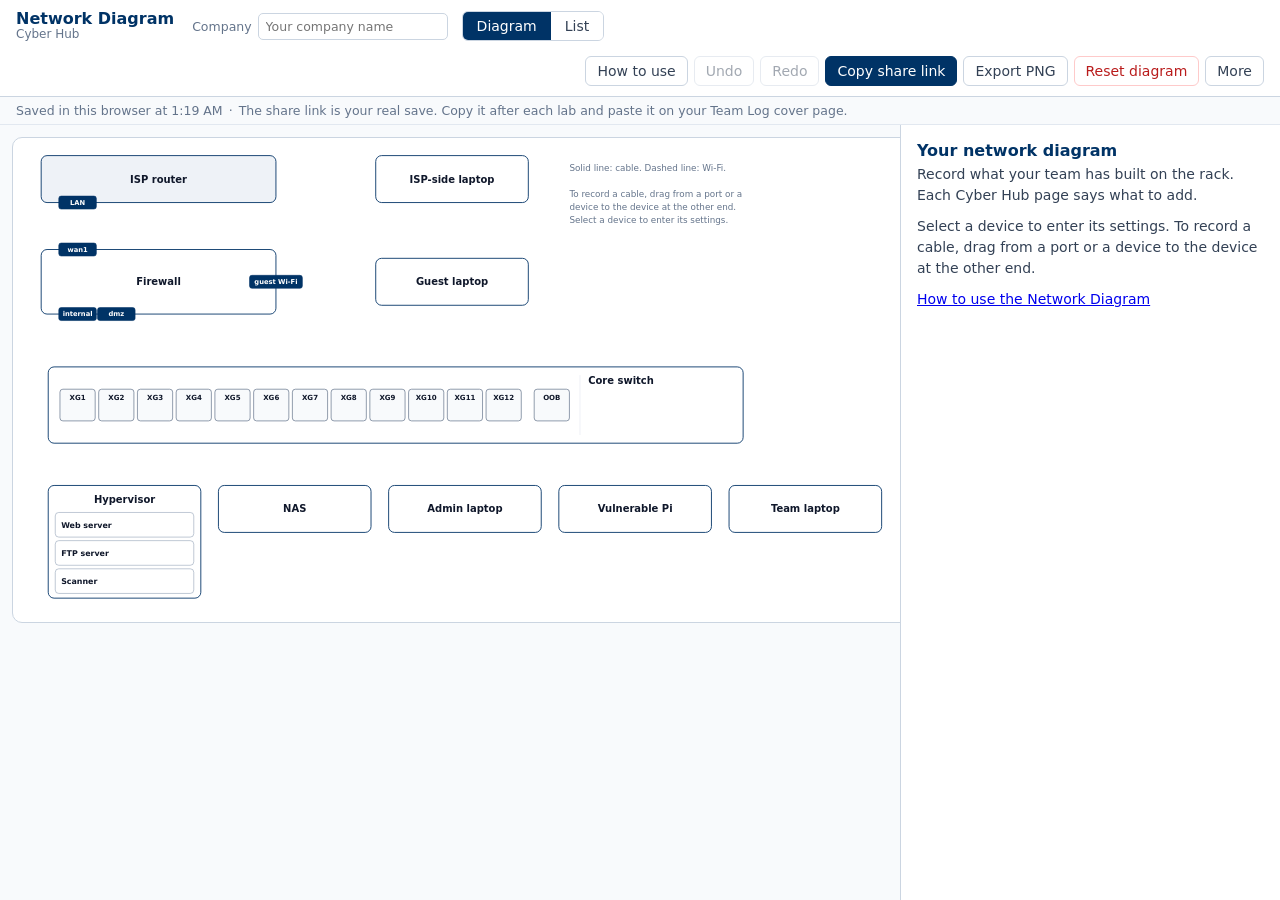
==== index.html @ fd4796d4 "Fixed device set, one cable per port, cables routed around boxes with plugs, small-screen layout - E" ====
<!doctype html><html lang="en"><head><meta charset="utf-8"><meta name="viewport" content="width=device-width, initial-scale=1">
<title>Network Diagram</title><style>:root{--navy:#003366;--ink:#0f172a;--body:#334155;--muted:#64748b;--border:#cbd5e1;--hair:#e2e8f0;--page:#f8fafc;--card:#fff;--amber:#b45309;--sel:#2563eb;--err:#b91c1c}
[hidden]{display:none!important}
*{box-sizing:border-box}
html,body{margin:0;height:100%}
body{font-family:system-ui,-apple-system,"Segoe UI",Roboto,Arial,sans-serif;color:var(--body);background:var(--page);display:flex;flex-direction:column;font-size:14px}
button{font:inherit;color:var(--body);background:#fff;border:1px solid var(--border);border-radius:6px;padding:6px 11px;cursor:pointer}
button:hover{background:#f1f5f9}
button:focus-visible,input:focus-visible,select:focus-visible,.dev:focus-visible{outline:2px solid var(--sel);outline-offset:2px}
button.primary{background:var(--navy);border-color:var(--navy);color:#fff;position:relative}
button.primary:hover{background:#00264d}
button.danger{color:var(--err);border-color:#fecaca}
button.small{padding:3px 8px;font-size:12.5px}
button:disabled{opacity:.45;cursor:default}
input,select{font:inherit;color:var(--ink);border:1px solid var(--border);border-radius:5px;padding:5px 7px;background:#fff;min-width:0;width:100%}
input[type=checkbox]{width:auto;accent-color:var(--navy)}
.bar{display:flex;align-items:center;gap:14px;padding:10px 16px;background:#fff;border-bottom:1px solid var(--border);flex-wrap:wrap}
.brand{display:flex;flex-direction:column;line-height:1.15;margin-right:4px}
.brand b{color:var(--navy);font-size:16px}
.brand small{color:var(--muted);font-size:12px}
.company{display:flex;align-items:center;gap:6px;color:var(--muted);font-size:12.5px}
.company input{width:190px}
.seg{display:flex;border:1px solid var(--border);border-radius:6px;overflow:hidden}
.seg button{border:0;border-radius:0;padding:6px 14px}
.seg button[aria-selected=true]{background:var(--navy);color:#fff}
.acts{display:flex;gap:6px;margin-left:auto;align-items:center;flex-wrap:wrap}
.dot{position:absolute;top:-4px;right:-4px;width:10px;height:10px;border-radius:50%;background:#f59e0b;border:2px solid #fff}
.menu{position:relative}
.menu-list{position:absolute;right:0;top:calc(100% + 4px);background:#fff;border:1px solid var(--border);border-radius:8px;box-shadow:0 8px 24px rgba(15,23,42,.12);padding:5px;z-index:30;min-width:200px;display:flex;flex-direction:column}
.menu-list button{border:0;text-align:left;border-radius:5px}
.savebar{padding:6px 16px;font-size:12.5px;color:var(--muted);background:var(--page);border-bottom:1px solid var(--hair)}
.savebar .sep{margin:0 6px}
.savebar #saved.warn{color:var(--err)}
.main{flex:1;display:flex;min-height:0}
.stage{flex:1;min-width:0;overflow:auto;padding:12px}
#svg{width:100%;min-width:900px;height:auto;display:block;background:#fff;border:1px solid var(--border);border-radius:10px;user-select:none;-webkit-user-select:none;touch-action:pan-x pan-y}
#svg .dev,#svg .port,#svg .vm{touch-action:none}
.scrollhint{display:none;margin:0 0 6px;font-size:12.5px;color:var(--muted)}
.list{flex:1;min-width:0;overflow:auto;padding:16px 20px}
.panel{width:380px;flex:none;border-left:1px solid var(--border);background:#fff;overflow:auto;padding:16px}
.panel h2,.list h2{font-size:16px;color:var(--navy);margin:0 0 4px}
.panel .kind{font-size:12px;color:var(--muted);margin:0 0 12px}
.panel p,.list p{margin:0 0 10px;line-height:1.5}
.sec{margin:16px 0 6px;font-size:12px;font-weight:700;letter-spacing:.05em;text-transform:uppercase;color:var(--muted)}
.f{display:block;margin:0 0 9px}
.f>span{display:block;font-size:12.5px;color:var(--muted);margin-bottom:3px}
.f .hint{display:block;font-size:12px;color:var(--err);margin-top:2px}
.row2{display:grid;grid-template-columns:1fr 1fr;gap:8px}
.check{display:flex;align-items:center;gap:6px;margin:4px 12px 4px 0;font-size:13px}
.checks{display:flex;flex-wrap:wrap}
table.t{width:100%;border-collapse:collapse;font-size:13px;margin:4px 0 6px}
table.t th{text-align:left;font-weight:600;color:var(--muted);font-size:12px;padding:3px 4px;border-bottom:1px solid var(--hair)}
table.t td{padding:3px 4px;vertical-align:top}
table.t td.n{font-weight:600;color:var(--ink);white-space:nowrap;padding-top:9px}
table.t input,table.t select{padding:4px 5px}
.rowx{width:28px;padding:3px 0;color:var(--muted)}
.card-b{border:1px solid var(--hair);border-radius:8px;padding:10px 12px;margin:0 0 10px}
.card-b h3{margin:0 0 8px;font-size:14px;color:var(--ink);display:flex;justify-content:space-between;align-items:center;gap:8px}
.add{display:flex;flex-wrap:wrap;gap:6px;margin:8px 0}
.foot{margin-top:18px;padding-top:12px;border-top:1px solid var(--hair);display:flex;gap:6px;flex-wrap:wrap}
.muted{color:var(--muted)}
.list .grid{display:grid;grid-template-columns:repeat(auto-fill,minmax(380px,1fr));gap:14px;align-items:start}
.list .card-b.wide{grid-column:1/-1}
.list .card-b{background:#fff}
.toast{position:fixed;left:50%;bottom:22px;transform:translateX(-50%);background:var(--ink);color:#fff;padding:10px 16px;border-radius:8px;font-size:13.5px;z-index:50;max-width:90vw}
.modal{position:fixed;inset:0;background:rgba(15,23,42,.35);display:flex;align-items:center;justify-content:center;z-index:60;padding:16px}
.modal .card{background:#fff;border-radius:12px;padding:20px 22px;max-width:520px;width:100%;box-shadow:0 20px 50px rgba(15,23,42,.25)}
.modal h2{margin:0 0 10px;font-size:17px;color:var(--navy)}
.modal p{margin:0 0 10px;line-height:1.5}
.modal textarea{width:100%;height:110px;font:12px ui-monospace,Consolas,monospace}
.m-acts{display:flex;gap:8px;justify-content:flex-end;margin-top:14px;flex-wrap:wrap}
/* drawing: these rules are also copied into PNG exports */
.d-box{fill:#fff;stroke:var(--navy);stroke-width:1.5}
.d-box.fixed{fill:#eef2f7}
.d-name{font:600 17px system-ui,-apple-system,"Segoe UI",Roboto,Arial,sans-serif;fill:#0f172a}
.d-val{font:14px ui-monospace,Consolas,Menlo,monospace;fill:#b45309}
.d-vm{fill:#fff;stroke:#94a3b8;stroke-width:1}
.d-vmname{font:600 13.5px system-ui,-apple-system,"Segoe UI",Roboto,Arial,sans-serif;fill:#0f172a}
.d-case{stroke:#ffffff;stroke-width:8;fill:none;stroke-linecap:round;stroke-linejoin:round}
.d-link{stroke:#1e3a8a;stroke-width:3.5;fill:none;stroke-linecap:round;stroke-linejoin:round}
.d-link.wifi{stroke-width:2.25;stroke-dasharray:7 6}
.d-plug{fill:#1e3a8a;stroke:#ffffff;stroke-width:1.5}
.port.on .d-port{fill:#dbeafe;stroke:#1e3a8a;stroke-width:1.6}
.d-vmhost{font:12px ui-monospace,Consolas,Menlo,monospace;fill:#64748b}
.d-port{fill:#f8fafc;stroke:#64748b;stroke-width:1.2}
.port.off .d-port{fill:#e5e7eb;stroke:#94a3b8}
.d-pname{font:700 12px system-ui,-apple-system,"Segoe UI",Roboto,Arial,sans-serif;fill:#0f172a}
.d-pmode{font:10.5px system-ui,-apple-system,"Segoe UI",Roboto,Arial,sans-serif;fill:#475569}
.d-pvl{font:10.5px ui-monospace,Consolas,Menlo,monospace;fill:#b45309}
.d-tab{fill:#003366;stroke:#003366}
.d-tabname{font:600 11.5px system-ui,-apple-system,"Segoe UI",Roboto,Arial,sans-serif;fill:#fff}
.d-div{stroke:#e2e8f0;stroke-width:1}
.d-lab{font:13px ui-monospace,Consolas,Menlo,monospace;fill:#1e3a8a;paint-order:stroke;stroke:#fff;stroke-width:4px;stroke-linejoin:round}
.d-title{font:700 20px system-ui,-apple-system,"Segoe UI",Roboto,Arial,sans-serif;fill:#003366}
.d-sub{font:13px system-ui,-apple-system,"Segoe UI",Roboto,Arial,sans-serif;fill:#64748b}
/* interface only, never exported */
.dev{cursor:pointer}
.dev.drop .d-box{stroke:var(--sel);stroke-width:3}
.dev.sel .d-box{stroke:var(--sel);stroke-width:3}
.vm.sel .d-vm{stroke:var(--sel);stroke-width:2.5}
.vm{cursor:pointer}
.handle{fill:#fff;stroke:var(--navy);stroke-width:1.5;cursor:crosshair;opacity:.55;transition:opacity .12s}
.dev:hover .handle,.dev.sel .handle,.dev:focus .handle{opacity:1}
.hit{stroke:transparent;stroke-width:14;fill:none;cursor:pointer}
.port{cursor:crosshair}
.port:hover .d-port{stroke:var(--sel);stroke-width:2}
.port:hover .d-tab{fill:#1e4f8a}
.port.drop .d-port{stroke:var(--sel);stroke-width:2.5}
.lk.sel .d-link{stroke:var(--sel)}
.lk.sel .d-plug{fill:var(--sel)}
.temp{stroke:var(--sel);stroke-width:2;stroke-dasharray:4 4;fill:none;pointer-events:none}
.drop .d-box{stroke:var(--sel);stroke-width:3}
.ghint{font:15px system-ui,-apple-system,"Segoe UI",Roboto,Arial,sans-serif;fill:#64748b}
@media (max-width:1100px){.panel{width:330px}}
@media (max-width:900px){
 html,body{height:auto}
 body{display:block}
 .main{display:block}
 .stage{overflow-x:auto;-webkit-overflow-scrolling:touch;padding:10px}
 .panel{width:auto;border-left:0;border-top:1px solid var(--border)}
 .bar{gap:8px 10px;padding:10px 12px}
 .company{flex:1 1 200px}.company input{width:100%}
 .acts{margin-left:0;width:100%}
 .savebar{padding:6px 12px}
 .list .grid{grid-template-columns:1fr}
 .scrollhint{display:block}
}
@media (max-width:600px){
 .brand small{display:none}
 .company>span{display:none}
 .acts{flex-wrap:nowrap;overflow-x:auto;padding-bottom:2px}
 .acts button{white-space:nowrap;flex:none;padding:6px 9px}
 .savebar .sep,.savebar .sep+span{display:none}
 .list{padding:12px}
 table.t.ports td,table.t.ports th{padding:2px}
 .modal .card{padding:16px}
}
@media print{.bar,.savebar,.panel,.toast,.modal{display:none!important}.main{display:block}.stage{padding:0;overflow:visible}#svg{border:0;min-width:0}.ghint{display:none}.dev.sel .d-box{stroke:#003366;stroke-width:1.5}}
.when{margin:0 0 10px;padding-left:18px;font-size:13px;line-height:1.45}
.when li{margin:0 0 5px}
.modal .card{max-height:88vh;overflow:auto}
.hit{stroke-width:10}
</style></head><body>
<header class="bar">
 <div class="brand"><b>Network Diagram</b><small>Cyber Hub</small></div>
 <label class="company"><span>Company</span><input id="company" placeholder="Your company name" autocomplete="off"></label>
 <div class="seg" role="tablist" aria-label="View">
  <button role="tab" id="t-canvas" aria-selected="true">Diagram</button>
  <button role="tab" id="t-list" aria-selected="false">List</button>
 </div>
 <div class="acts">
  <button id="b-help">How to use</button>
  <button id="b-undo" title="Undo (Ctrl+Z)">Undo</button>
  <button id="b-redo" title="Redo (Ctrl+Shift+Z)">Redo</button>
  <button id="b-share" class="primary">Copy share link<span class="dot" hidden></span></button>
  <button id="b-png">Export PNG</button>
  <button id="b-reset" class="danger">Reset diagram</button>
  <div class="menu"><button id="b-more" aria-haspopup="true" aria-expanded="false">More</button>
   <div class="menu-list" id="more" hidden>
    <button id="b-json">Download .json backup</button>
    <button id="b-open">Open .json file</button>
    <button id="b-print">Print</button>
   </div></div>
  <input type="file" id="file" accept=".json,application/json" hidden>
 </div>
</header>
<div class="savebar"><span id="saved" role="status"></span><span class="sep">·</span><span>The share link is your real save. Copy it after each lab and paste it on your Team Log cover page.</span></div>
<main class="main">
 <section class="stage" id="v-canvas">
  <p class="scrollhint">Scroll sideways to see the whole diagram.</p>
  <svg id="svg" viewBox="0 0 1600 800" role="application" aria-label="Network diagram. Select a device to edit it."></svg>
 </section>
 <section class="list" id="v-list" hidden></section>
 <aside class="panel" id="panel" aria-label="Editor"></aside>
</main>
<div class="toast" id="toast" role="status" hidden></div>
<div class="modal" id="modal" hidden><div class="card" role="dialog" aria-modal="true" aria-labelledby="m-title"><h2 id="m-title"></h2><div id="m-body"></div><div class="m-acts" id="m-acts"></div></div></div>
<script>// Network Diagram app: record, save, share, export.
//
// Hard rule (DIAGRAM_APP_SPEC.md, section 2): this file holds no rack plan. No expected addresses, VLANs,
// port assignments, routes or policies. Everything drawn comes from what the team typed. The only built-in
// facts are the devices in the rack, the switch's port names and the firewall's interface names, which
// students already have on the reference pages.
"use strict";
(() => {
const SCHEMA = 2;
const KEY = "cyberhub-diagram";
const VB = { w: 1540, h: 900 };
const SW_PORTS = ["XG1","XG2","XG3","XG4","XG5","XG6","XG7","XG8","XG9","XG10","XG11","XG12","OOB"];
const FW_IFS = ["wan1", "internal", "dmz", "guest Wi-Fi"];
const SERVICES = ["ALL", "PING", "HTTP", "HTTPS", "SSH", "FTP", "DNS"];
const KINDS = {
  isp: "ISP router", firewall: "Firewall", switch: "Switch", hypervisor: "Hypervisor", nas: "NAS",
  pi: "Raspberry Pi", laptop: "Laptop", vm: "Virtual machine",
};
const ENDPOINT = new Set(["hypervisor", "nas", "pi", "laptop", "vm"]);

const $ = (id) => document.getElementById(id);
const svg = $("svg"), panel = $("panel"), listView = $("v-list");
const NS = "http://www.w3.org/2000/svg";

// ------------------------------------------------------------------ document
// Every rack has the same devices, so the set is fixed: nothing is added, deleted or moved.
let uid = 0;
const newId = (p) => p + Date.now().toString(36) + (uid++).toString(36);
const ep = () => ({ hostname: "", address: "", mask: "", gateway: "", dhcp: false });
const vm = (id, name) => ({ id, kind: "vm", host: "hv", name, ...ep(), vlanTag: "" });
function blankDoc() {
  return {
    v: SCHEMA, meta: { company: "", updated: null },
    devices: [
      { id: "isp", kind: "isp", name: "ISP router", address: "", mask: "" },
      { id: "isplap", kind: "laptop", name: "ISP-side laptop", ...ep() },
      { id: "fw", kind: "firewall", name: "Firewall",
        interfaces: FW_IFS.map((n) => ({ name: n, address: "", mask: "", ...(n === "guest Wi-Fi" ? { ssid: "" } : {}) })),
        routes: [], vips: [], policies: [] },
      { id: "guest", kind: "laptop", name: "Guest laptop", ...ep() },
      { id: "sw", kind: "switch", name: "Core switch", svis: [], routes: [], dhcpPools: [],
        ports: SW_PORTS.map((n) => ({ name: n, mode: "", pvid: "", tagged: [], shutdown: false })) },
      { id: "hv", kind: "hypervisor", name: "Hypervisor", ...ep() },
      vm("vmweb", "Web server"), vm("vmftp", "FTP server"), vm("vmscan", "Scanner"),
      { id: "nas", kind: "nas", name: "NAS", ...ep() },
      { id: "admin", kind: "laptop", name: "Admin laptop", ...ep() },
      { id: "pi", kind: "pi", name: "Vulnerable Pi", ...ep() },
      { id: "lap", kind: "laptop", name: "Team laptop", ...ep() },
    ],
    links: [],
  };
}
let doc = blankDoc();
const dev = (id) => doc.devices.find((d) => d.id === id);
const vmsOf = (id) => doc.devices.filter((d) => d.kind === "vm" && d.host === id);
const portsFor = (d) => d.kind === "switch" ? SW_PORTS : d.kind === "firewall" ? FW_IFS : d.kind === "isp" ? ["LAN"] : [];

// Bring an older or hand-edited document into the fixed device set, keeping what the team entered.
function normalize(x) {
  if (!x || typeof x !== "object" || !Array.isArray(x.devices)) throw new Error("not a diagram");
  const d = blankDoc();
  d.meta = { company: String(x.meta?.company ?? ""), updated: x.meta?.updated ?? null };
  const old = new Map(x.devices.filter((v) => v && v.id).map((v) => [String(v.id), v]));
  d.devices = d.devices.map((base) => {
    const v = old.get(base.id);
    if (!v || v.kind !== base.kind) return base;
    const o = { ...base };
    o.name = String(v.name || base.name);
    for (const k of ["hostname", "address", "mask", "gateway", "vlanTag"]) if (k in base && v[k] != null) o[k] = String(v[k]);
    if ("dhcp" in base) o.dhcp = !!v.dhcp;
    if (base.kind === "switch") {
      for (const k of ["svis", "routes", "dhcpPools"]) o[k] = Array.isArray(v[k]) ? v[k] : [];
      const have = new Map((v.ports || []).map((p) => [p.name, p]));
      o.ports = base.ports.map((p) => { const q = have.get(p.name) || {}; return { ...p, mode: q.mode || "", pvid: String(q.pvid || ""), tagged: Array.isArray(q.tagged) ? q.tagged : [], shutdown: !!q.shutdown }; });
    }
    if (base.kind === "firewall") {
      for (const k of ["routes", "vips", "policies"]) o[k] = Array.isArray(v[k]) ? v[k] : [];
      const have = new Map((v.interfaces || []).map((p) => [p.name, p]));
      o.interfaces = base.interfaces.map((i) => { const q = have.get(i.name) || {}; return { ...i, address: q.address || "", mask: q.mask || "", ...("ssid" in i ? { ssid: q.ssid || "" } : {}) }; });
    }
    return o;
  });
  const ids = new Set(d.devices.filter((v) => v.kind !== "vm").map((v) => v.id));
  d.links = (Array.isArray(x.links) ? x.links : []).filter((l) => l && ids.has(l.a?.device) && ids.has(l.b?.device) && l.a.device !== l.b.device)
    .map((l) => ({ id: String(l.id || newId("l")), a: { device: l.a.device, port: String(l.a.port || "") }, b: { device: l.b.device, port: String(l.b.port || "") } }));
  return d;
}

// ------------------------------------------------------------------ address helpers (format only, never values)
const isIP = (s) => /^(\d{1,3})\.(\d{1,3})\.(\d{1,3})\.(\d{1,3})$/.test(s) && s.split(".").every((n) => +n <= 255);
function maskToPrefix(m) {
  m = String(m).trim().replace(/^\//, "");
  if (/^\d{1,2}$/.test(m) && +m <= 32) return String(+m);
  if (isIP(m)) {
    const bits = m.split(".").map((n) => (+n).toString(2).padStart(8, "0")).join("");
    if (/^1*0*$/.test(bits)) return String(bits.indexOf("0") === -1 ? 32 : bits.indexOf("0"));
  }
  return null;
}
const isCIDR = (s) => { const [a, p, ...r] = String(s).split("/"); return !r.length && isIP(a) && p !== undefined && maskToPrefix(p) !== null; };
const withPrefix = (a, m) => a ? a + (m ? "/" + m : "") : "";

// ------------------------------------------------------------------ history and saving
let hist = [], hi = -1, sharedJSON = null, saveFailed = false;
const snapshot = () => JSON.stringify(doc);
const contentOf = (j) => { try { const o = JSON.parse(j); delete o.meta.updated; return JSON.stringify(o); } catch { return j; } };
function commit() {
  const s = snapshot();
  if (hist[hi] === s) return;
  hist = hist.slice(0, hi + 1); hist.push(s);
  if (hist.length > 120) hist.shift();
  hi = hist.length - 1;
  doc.meta.updated = new Date().toISOString();
  save(); updateButtons();
}
function save() {
  try { localStorage.setItem(KEY, JSON.stringify(doc)); saveFailed = false; }
  catch { saveFailed = true; }
  const s = $("saved");
  s.classList.toggle("warn", saveFailed);
  s.textContent = saveFailed ? "Not saved: this browser blocks storage. Copy the share link to keep your work."
    : "Saved in this browser at " + new Date().toLocaleTimeString([], { hour: "numeric", minute: "2-digit" });
}
function updateButtons() {
  $("b-undo").disabled = hi <= 0; $("b-redo").disabled = hi >= hist.length - 1;
  $("b-share").querySelector(".dot").hidden = sharedJSON === null ? !hasContent() : contentOf(sharedJSON) === contentOf(snapshot());
}
function restore(j) { doc = JSON.parse(j); doc.meta.updated = new Date().toISOString(); save(); if (sel && !findSel()) sel = null; renderAll(); updateButtons(); }
const undo = () => { if (hi > 0) restore(hist[--hi]); };
const redo = () => { if (hi < hist.length - 1) restore(hist[++hi]); };
const hasContent = (o = doc) => o.links.length > 0 || o.devices.some((d) => d.address || d.gateway || d.dhcp || d.svis?.length ||
  d.interfaces?.some((i) => i.address) || d.ports?.some((p) => p.mode || p.shutdown) || d.policies?.length);

// ------------------------------------------------------------------ selection
let sel = null; // {type:'dev'|'link', id}
const findSel = () => sel && (sel.type === "dev" ? dev(sel.id) : doc.links.find((l) => l.id === sel.id));
function select(s) { sel = s; renderSvg(); renderPanel(); }

// ------------------------------------------------------------------ drawing
// The layout follows the lab's traffic path, top to bottom: ISP router, firewall, core switch, then the hosts.
// The switch and firewall are drawn with their real ports, and cables plug into the port they were recorded on.
const el = (tag, attrs = {}, parent) => {
  const n = document.createElementNS(NS, tag);
  for (const [k, v] of Object.entries(attrs)) if (v !== undefined && v !== null) n.setAttribute(k, v);
  if (parent) parent.appendChild(n);
  return n;
};
const text = (parent, x, y, cls, s, anchor) => { const t = el("text", { x, y, class: cls, "text-anchor": anchor }, parent); t.textContent = s; return t; };

function valueLines(d) {
  const L = [];
  if (d.kind === "isp") { if (d.address) L.push(withPrefix(d.address, d.mask)); }
  else if (d.kind === "firewall") { for (const i of d.interfaces) if (i.address) L.push(`${i.name} ${withPrefix(i.address, i.mask)}`); }
  else if (d.kind === "switch") {
    const s = d.svis.filter((v) => v.address || v.vlan);
    s.slice(0, 6).forEach((v) => L.push(`VLAN ${v.vlan || "?"} ${withPrefix(v.address, v.mask)}`.trim()));
    if (s.length > 6) L.push(`+${s.length - 6} more VLAN interfaces`);
    d.routes.filter((r) => r.dest).slice(0, 2).forEach((r) => L.push(`${r.dest} via ${r.nextHop || "?"}`));
    if (d.routes.length > 2) L.push(`+${d.routes.length - 2} more routes`);
  } else if (ENDPOINT.has(d.kind)) {
    if (d.hostname && d.kind !== "vm") L.push(d.hostname);
    if (d.address) L.push(withPrefix(d.address, d.mask)); else if (d.dhcp) L.push("DHCP");
    if (d.gateway) L.push("gw " + d.gateway);
  }
  return L;
}

// Geometry
const VM_H = 42, PORT_W = 60, PORT_H = 54, PITCH = 66, OOB_GAP = 16, TAB_W = 64, TAB_H = 22;
const SW_TEXT_W = 270, SW_W = 20 + 12 * PITCH + OOB_GAP + PORT_W + 26 + SW_TEXT_W;
const HOST_W = 260, HOST_PITCH = 290, FW_W = 400, SIDE_W = 260;
const HOSTS = ["hv", "nas", "admin", "pi", "lap"];
function boxSize(d) {
  const lines = valueLines(d).length;
  if (d.kind === "switch") return { w: SW_W, h: Math.max(130, 46 + lines * 19) };
  if (d.kind === "firewall") return { w: FW_W, h: Math.max(110, 66 + lines * 19) };
  let h = 42 + lines * 19 + (lines ? 8 : 0);
  if (d.kind === "hypervisor") h += vmsOf(d.id).length * (VM_H + 6) + 6;
  return { w: d.kind === "isp" ? FW_W : d.id === "isplap" || d.id === "guest" ? SIDE_W : HOST_W, h: Math.max(h, 80) };
}
const rectOf = (d) => { const { w, h } = boxSize(d); return { x: d.x, y: d.y, w, h }; };
const center = (d) => { const r = rectOf(d); return [r.x + r.w / 2, r.y + r.h / 2]; };
function portRect(sw, name) {
  const i = SW_PORTS.indexOf(name);
  if (i < 0) return null;
  const { h } = boxSize(sw);
  const x = sw.x + 20 + i * PITCH + (name === "OOB" ? OOB_GAP : 0);
  return { x, y: sw.y + (h - PORT_H) / 2, w: PORT_W, h: PORT_H, cx: x + PORT_W / 2 };
}
// Firewall interface tabs and the ISP router's LAN tab sit on the box edges
function tabRect(d, name) {
  const { w, h } = boxSize(d);
  if (d.kind === "isp" && name === "LAN") return { x: d.x + 30, y: d.y + h - TAB_H / 2, w: TAB_W, h: TAB_H, side: "bottom" };
  if (d.kind !== "firewall") return null;
  if (name === "wan1") return { x: d.x + 30, y: d.y - TAB_H / 2, w: TAB_W, h: TAB_H, side: "top" };
  if (name === "internal") return { x: d.x + 30, y: d.y + h - TAB_H / 2, w: TAB_W, h: TAB_H, side: "bottom" };
  if (name === "dmz") return { x: d.x + 30 + PITCH, y: d.y + h - TAB_H / 2, w: TAB_W, h: TAB_H, side: "bottom" };
  if (name === "guest Wi-Fi") return { x: d.x + w - 45, y: d.y + h / 2 - TAB_H / 2, w: 90, h: TAB_H, side: "right" };
  return null;
}

function layout() {
  const SWX = 60, put = (id, x, y) => { const d = dev(id); if (d) { d.x = x; d.y = y; } };
  const isp = dev("isp"), fw = dev("fw"), sw = dev("sw");
  put("isp", SWX - 12, 30);
  put("fw", SWX - 12, isp.y + boxSize(isp).h + 80);
  const besides = (id, ref) => { const d = dev(id); d.x = ref.x + boxSize(ref).w + 170; d.y = ref.y + (boxSize(ref).h - boxSize(d).h) / 2; };
  besides("isplap", isp); besides("guest", fw);
  put("sw", SWX, fw.y + boxSize(fw).h + 90);
  HOSTS.forEach((id, i) => put(id, SWX + i * HOST_PITCH, 0));
  routeAll();
}

// ------------------------------------------------------------------ cable routing
// Each cable leaves its port straight out, then runs at right angles around every box. Cables from the switch down
// to the hosts get their own horizontal lane, so they never overlap.
let routes = new Map(); // link id -> {pts, ends:[anchor, anchor]}
function anchor(d, port, other) {
  const r = rectOf(d), [ox, oy] = center(other);
  if (d.kind === "switch") {
    const pr = portRect(d, port);
    if (pr) return oy < d.y ? { x: pr.cx, y: pr.y, side: "top", inner: d.y, port: true } : { x: pr.cx, y: pr.y + pr.h, side: "bottom", inner: d.y + r.h, port: true };
  }
  const t = tabRect(d, port);
  if (t && !(d.kind === "isp" && oy < d.y + r.h)) {
    if (t.side === "top") return { x: t.x + t.w / 2, y: t.y, side: "top", port: true };
    if (t.side === "bottom") return { x: t.x + t.w / 2, y: t.y + t.h, side: "bottom", port: true };
    return { x: t.x + t.w, y: t.y + t.h / 2, side: "right", port: true };
  }
  if (oy < r.y) return { x: r.x + r.w / 2, y: r.y, side: "top" };
  if (oy > r.y + r.h) return { x: r.x + r.w / 2, y: r.y + r.h, side: "bottom" };
  return ox < r.x ? { x: r.x, y: r.y + r.h / 2, side: "left" } : { x: r.x + r.w, y: r.y + r.h / 2, side: "right" };
}
const DIR = { top: [0, -1], bottom: [0, 1], left: [-1, 0], right: [1, 0] };
const STUB = 18, CLEAR = 12;
// The point where a cable has left its device: past the box edge (a switch port's cable crosses the switch's face first)
function stubEnd(a) {
  const [dx, dy] = DIR[a.side];
  if (a.inner !== undefined) return { x: a.x, y: a.inner + dy * STUB };
  return { x: a.x + dx * STUB, y: a.y + dy * STUB };
}
function blocks() {
  return doc.devices.filter((d) => d.kind !== "vm").map((d) => { const r = rectOf(d); return { x0: r.x - CLEAR, y0: r.y - CLEAR, x1: r.x + r.w + CLEAR, y1: r.y + r.h + CLEAR }; });
}
const segHits = (ax, ay, bx, by, b) => {
  const x0 = Math.min(ax, bx), x1 = Math.max(ax, bx), y0 = Math.min(ay, by), y1 = Math.max(ay, by);
  return x0 < b.x1 - 0.5 && x1 > b.x0 + 0.5 && y0 < b.y1 - 0.5 && y1 > b.y0 + 0.5;
};
// Shortest right-angle path between two free points, avoiding the boxes, preferring few bends.
function astar(s, t, sDir, B) {
  const xs = [...new Set([s.x, t.x, 8, VB.w - 8, ...B.flatMap((b) => [b.x0, b.x1])].map((v) => Math.round(v)))].sort((a, b) => a - b);
  const ys = [...new Set([s.y, t.y, 8, VB.h - 8, ...B.flatMap((b) => [b.y0, b.y1])].map((v) => Math.round(v)))].sort((a, b) => a - b);
  const inside = (x, y) => B.some((b) => x > b.x0 + 0.5 && x < b.x1 - 0.5 && y > b.y0 + 0.5 && y < b.y1 - 0.5);
  const key = (i, j, d) => (i * ys.length + j) * 4 + d;
  const si = xs.indexOf(Math.round(s.x)), sj = ys.indexOf(Math.round(s.y)), ti = xs.indexOf(Math.round(t.x)), tj = ys.indexOf(Math.round(t.y));
  const D4 = [[1, 0], [-1, 0], [0, 1], [0, -1]];
  const startD = D4.findIndex(([a, b]) => a === sDir[0] && b === sDir[1]);
  const dist = new Map(), prev = new Map(), heap = [];
  const push = (c, k) => { heap.push([c, k]); let i = heap.length - 1; while (i > 0) { const p = (i - 1) >> 1; if (heap[p][0] <= heap[i][0]) break; [heap[p], heap[i]] = [heap[i], heap[p]]; i = p; } };
  const pop = () => { const top = heap[0], last = heap.pop(); if (heap.length) { heap[0] = last; let i = 0; for (;;) { const l = 2 * i + 1, r = l + 1; let m = i; if (l < heap.length && heap[l][0] < heap[m][0]) m = l; if (r < heap.length && heap[r][0] < heap[m][0]) m = r; if (m === i) break; [heap[m], heap[i]] = [heap[i], heap[m]]; i = m; } } return top; };
  const k0 = key(si, sj, startD < 0 ? 0 : startD); dist.set(k0, 0); push(0, k0);
  while (heap.length) {
    const [c, k] = pop();
    if (c > (dist.get(k) ?? Infinity)) continue;
    const d = k % 4, ij = (k - d) / 4, i = Math.floor(ij / ys.length), j = ij % ys.length;
    if (i === ti && j === tj) {
      const pts = []; let cur = k;
      while (cur !== undefined) { const cd = cur % 4, cij = (cur - cd) / 4; pts.push({ x: xs[Math.floor(cij / ys.length)], y: ys[cij % ys.length] }); cur = prev.get(cur); }
      return pts.reverse();
    }
    D4.forEach(([dx, dy], nd) => {
      if (dx === -D4[d][0] && dy === -D4[d][1]) return;
      const ni = i + dx, nj = j + dy;
      if (ni < 0 || nj < 0 || ni >= xs.length || nj >= ys.length) return;
      const ax = xs[i], ay = ys[j], bx = xs[ni], by = ys[nj];
      if (inside(bx, by) || B.some((b) => segHits(ax, ay, bx, by, b))) return;
      const nc = c + Math.abs(bx - ax) + Math.abs(by - ay) + (nd !== d ? 40 : 0);
      const nk = key(ni, nj, nd);
      if (nc < (dist.get(nk) ?? Infinity)) { dist.set(nk, nc); prev.set(nk, k); push(nc, nk); }
    });
  }
  return [s, { x: s.x, y: t.y }, t];
}
function simplify(pts) {
  const out = [];
  for (const p of pts) {
    if (out.length && Math.abs(out.at(-1).x - p.x) < 0.5 && Math.abs(out.at(-1).y - p.y) < 0.5) continue;
    if (out.length >= 2) { const a = out.at(-2), b = out.at(-1); if ((Math.abs(a.x - b.x) < 0.5 && Math.abs(b.x - p.x) < 0.5) || (Math.abs(a.y - b.y) < 0.5 && Math.abs(b.y - p.y) < 0.5)) out.pop(); }
    out.push(p);
  }
  return out;
}
function routeAll() {
  routes = new Map();
  const sw = dev("sw"), swR = rectOf(sw), hostSet = new Set(HOSTS);
  // 1. Hosts row: below the switch, leaving room for one lane per crossing cable.
  const down = [];
  for (const l of doc.links) {
    const [s, o] = l.a.device === "sw" ? [l.a, l.b] : l.b.device === "sw" ? [l.b, l.a] : [null, null];
    if (!s || !hostSet.has(o.device)) continue;
    const pr = portRect(sw, s.port), od = dev(o.device);
    const from = pr ? pr.cx : swR.x + swR.w / 2, to = od.x + HOST_W / 2;
    down.push({ l, from, to, lo: Math.min(from, to), hi: Math.max(from, to), left: to < from });
  }
  const order = [...down.filter((c) => c.left).sort((a, b) => a.to - b.to), ...down.filter((c) => !c.left).sort((a, b) => b.to - a.to)];
  const used = [];
  for (const c of order) c.lane = undefined;
  for (const c of order) {
    if (Math.abs(c.from - c.to) < 1) { c.lane = -1; continue; }
    // An inner cable sits below every outer cable it overlaps, which keeps the fan-out free of crossings.
    const over = order.filter((u) => u !== c && u.lane >= 0 && c.lo < u.hi + 14 && u.lo < c.hi + 14);
    const k = over.length ? Math.max(...over.map((u) => u.lane)) + 1 : 0;
    (used[k] ||= []).push(c); c.lane = k;
  }
  const laneY = (k) => swR.y + swR.h + STUB + 10 + k * 20;
  const hostY = laneY(Math.max(0, used.length - 1)) + 44;
  HOSTS.forEach((id) => { dev(id).y = hostY; });
  const bottom = Math.max(...doc.devices.filter((d) => d.kind !== "vm").map((d) => d.y + boxSize(d).h));
  VB.w = SWX_END(); VB.h = bottom + 40;
  // 2. Route every cable.
  const B = blocks();
  for (const l of doc.links) {
    const A = dev(l.a.device), Bd = dev(l.b.device);
    if (!A || !Bd) continue;
    const pa = anchor(A, l.a.port, Bd), pb = anchor(Bd, l.b.port, A);
    const sa = stubEnd(pa), sb = stubEnd(pb);
    const lane = down.find((c) => c.l === l);
    let mid;
    if (lane && lane.lane >= 0 && pa.side !== pb.side) {
      const y = laneY(lane.lane);
      mid = [sa, { x: sa.x, y }, { x: sb.x, y }, sb];
    } else if (lane) mid = [sa, sb];
    else mid = astar(sa, sb, DIR[pa.side], B);
    routes.set(l.id, { pts: simplify([pa, ...mid, pb]), ends: [pa, pb] });
  }
  svg.setAttribute("viewBox", `0 0 ${VB.w} ${VB.h}`);
}
const SWX_END = () => Math.max(60 + SW_W + 40, 60 + HOSTS.length * HOST_PITCH + 20, dev("guest").x + SIDE_W + 300);
function pathOf(pts) {
  let d = `M${pts[0].x},${pts[0].y}`;
  for (let i = 1; i < pts.length - 1; i++) {
    const p = pts[i], a = pts[i - 1], b = pts[i + 1];
    const r = Math.min(12, Math.hypot(p.x - a.x, p.y - a.y) / 2, Math.hypot(b.x - p.x, b.y - p.y) / 2);
    const ux = Math.sign(p.x - a.x), uy = Math.sign(p.y - a.y), vx = Math.sign(b.x - p.x), vy = Math.sign(b.y - p.y);
    d += ` L${p.x - ux * r},${p.y - uy * r} Q${p.x},${p.y} ${p.x + vx * r},${p.y + vy * r}`;
  }
  const z = pts.at(-1);
  return d + ` L${z.x},${z.y}`;
}
const isWifi = (l) => [l.a, l.b].some((e) => e.port === "guest Wi-Fi");
function portMode(p) {
  if (p.shutdown) return ["off", ""];
  if (p.mode === "access") return ["access", p.pvid || ""];
  if (p.mode === "trunk") { const v = [p.pvid, p.tagged.join(",")].filter(Boolean).join("|"); return ["trunk", v.length > 9 ? v.slice(0, 8) + "…" : v]; }
  return ["", ""];
}
// A plug where a cable meets a port or a device
function plug(g, a, wifi) {
  if (wifi) { el("circle", { cx: a.x, cy: a.y, r: 4.5, class: "d-plug" }, g); return; }
  const [dx, dy] = DIR[a.side], v = dx === 0;
  const w = v ? 16 : 11, h = v ? 11 : 16;
  el("rect", { x: a.x - w / 2 + dx * 3, y: a.y - h / 2 + dy * 3, width: w, height: h, rx: 2.5, class: "d-plug" }, g);
}

function drawInto(root, ui) {
  layout();
  const connected = new Set(doc.links.flatMap((l) => [l.a, l.b]).filter((e) => e.port).map((e) => e.device + "|" + e.port));
  const gd = el("g", {}, root), gl = el("g", {}, root);
  for (const d of doc.devices) {
    if (d.kind === "vm") continue;
    const { w, h } = boxSize(d);
    const g = el("g", { class: "dev k-" + d.kind + (ui && sel?.type === "dev" && sel.id === d.id ? " sel" : ""), "data-dev": d.id,
      transform: `translate(${d.x},${d.y})`, ...(ui ? { tabindex: 0, role: "button", "aria-label": `${d.name}, ${KINDS[d.kind]}` } : {}) }, gd);
    el("rect", { width: w, height: h, rx: 10, class: "d-box" + (d.kind === "isp" ? " fixed" : "") }, g);
    const lines = valueLines(d);
    if (d.kind === "switch") {
      const tx = w - SW_TEXT_W + 6;
      el("line", { x1: tx - 14, y1: 14, x2: tx - 14, y2: h - 14, class: "d-div" }, g);
      text(g, tx, 30, "d-name", d.name, "start");
      lines.forEach((s, i) => text(g, tx, 52 + i * 19, "d-val", s, "start"));
      for (const p of d.ports) {
        const r = portRect(d, p.name), [mode, vl] = portMode(p), on = connected.has(d.id + "|" + p.name);
        const pg = el("g", { class: "port" + (p.shutdown ? " off" : "") + (on ? " on" : ""), ...(ui ? { "data-port": p.name, "data-pdev": d.id } : {}) }, g);
        el("rect", { x: r.x - d.x, y: r.y - d.y, width: r.w, height: r.h, rx: 5, class: "d-port" }, pg);
        text(pg, r.cx - d.x, r.y - d.y + 19, "d-pname", p.name, "middle");
        if (mode) text(pg, r.cx - d.x, r.y - d.y + 33, "d-pmode", mode, "middle");
        if (vl) text(pg, r.cx - d.x, r.y - d.y + 46, "d-pvl", vl, "middle");
      }
      continue;
    }
    const alone = !lines.length && d.kind !== "hypervisor";
    text(g, w / 2, alone ? h / 2 + 6 : 30, "d-name", d.name, "middle");
    lines.forEach((s, i) => text(g, w / 2, 53 + i * 19, "d-val", s, "middle"));
    if (d.kind === "hypervisor") {
      let y = 44 + lines.length * 19 + (lines.length ? 8 : 0) + 2;
      for (const v of vmsOf(d.id)) {
        const vg = el("g", { class: "vm" + (ui && sel?.type === "dev" && sel.id === v.id ? " sel" : ""), "data-vm": v.id,
          ...(ui ? { tabindex: 0, role: "button", "aria-label": `${v.name}, virtual machine` } : {}) }, g);
        el("rect", { x: 12, y, width: w - 24, height: VM_H, rx: 6, class: "d-vm" }, vg);
        const det = [v.vlanTag ? "tag " + v.vlanTag : "", withPrefix(v.address, v.mask) || (v.dhcp ? "DHCP" : "")].filter(Boolean).join("  ");
        text(vg, 22, y + (det ? 17 : 26), "d-vmname", v.name, "start");
        if (v.hostname) text(vg, w - 22, y + (det ? 17 : 26), "d-vmhost", v.hostname, "end");
        if (det) text(vg, 22, y + 34, "d-val", det, "start");
        y += VM_H + 6;
      }
    }
    const tabs = d.kind === "firewall" ? FW_IFS : d.kind === "isp" ? ["LAN"] : [];
    for (const name of tabs) {
      const t = tabRect(d, name), on = connected.has(d.id + "|" + name);
      const tg = el("g", { class: "port" + (on ? " on" : ""), ...(ui ? { "data-port": name, "data-pdev": d.id } : {}) }, g);
      el("rect", { x: t.x - d.x, y: t.y - d.y, width: t.w, height: t.h, rx: 4, class: "d-tab" }, tg);
      text(tg, t.x - d.x + t.w / 2, t.y - d.y + 15, "d-tabname", name, "middle");
    }
  }
  for (const l of doc.links) {
    const r = routes.get(l.id);
    if (!r) continue;
    const path = pathOf(r.pts), wifi = isWifi(l);
    const g = el("g", { class: "lk" + (ui && sel?.type === "link" && sel.id === l.id ? " sel" : ""), "data-link": l.id }, gl);
    if (!wifi) el("path", { d: path, class: "d-case" }, g);
    el("path", { d: path, class: "d-link" + (wifi ? " wifi" : "") }, g);
    r.ends.forEach((a) => plug(g, a, wifi));
    if (ui) el("path", { d: path, class: "hit" }, g);
  }
}
function renderSvg() {
  svg.replaceChildren();
  drawInto(svg, true);
  const gx = dev("isplap").x + SIDE_W + 70;
  const tips = hasContent() ? ["Solid line: cable.  Dashed line: Wi-Fi."]
    : ["Solid line: cable.  Dashed line: Wi-Fi.", "", "To record a cable, drag from a port or a", "device to the device at the other end.",
      "Select a device to enter its settings."];
  const g = el("g", {}, svg);
  tips.forEach((s, i) => text(g, gx, 56 + i * 22, "ghint", s));
}

// ------------------------------------------------------------------ canvas interaction
const toSvg = (e) => { const p = svg.createSVGPoint(); p.x = e.clientX; p.y = e.clientY; return p.matrixTransform(svg.getScreenCTM().inverse()); };
let drag = null;
function dropTarget(e) {
  const t = document.elementFromPoint(e.clientX, e.clientY);
  const p = t?.closest?.("[data-port]"), g = t?.closest?.("[data-dev]");
  return g ? { device: g.dataset.dev, port: p ? p.dataset.port : "" } : null;
}
svg.addEventListener("pointerdown", (e) => {
  const port = e.target.closest("[data-port]"), vmEl = e.target.closest("[data-vm]"), box = e.target.closest("[data-dev]");
  if (vmEl) { select({ type: "dev", id: vmEl.dataset.vm }); return; }
  // Press on a port or a device: a click selects it, a drag records a cable from it.
  if (port || box) {
    const from = port ? { device: port.dataset.pdev, port: port.dataset.port } : { device: box.dataset.dev, port: "" };
    const p = toSvg(e);
    drag = { from, sx: e.clientX, sy: e.clientY, line: el("line", { x1: p.x, y1: p.y, x2: p.x, y2: p.y, class: "temp", style: "display:none" }, svg) };
    svg.setPointerCapture(e.pointerId); e.preventDefault(); return;
  }
  const lk = e.target.closest("[data-link]");
  if (lk) { select({ type: "link", id: lk.dataset.link }); return; }
  if (sel) select(null);
});
svg.addEventListener("pointermove", (e) => {
  if (!drag) return;
  if (Math.hypot(e.clientX - drag.sx, e.clientY - drag.sy) < 6) return;
  const p = toSvg(e);
  drag.line.style.display = "";
  drag.line.setAttribute("x2", p.x); drag.line.setAttribute("y2", p.y);
  svg.querySelectorAll(".drop").forEach((n) => n.classList.remove("drop"));
  const t = document.elementFromPoint(e.clientX, e.clientY);
  const target = t?.closest?.("[data-port]") || t?.closest?.("[data-dev]");
  if (target && (target.dataset.dev || target.dataset.pdev) !== drag.from.device) target.classList.add("drop");
});
const endDrag = (e) => {
  if (!drag) return;
  const dr = drag; drag = null;
  dr.line.remove();
  if (e.type === "pointercancel") { renderSvg(); return; }
  if (Math.hypot(e.clientX - dr.sx, e.clientY - dr.sy) < 6) { select({ type: "dev", id: dr.from.device }); return; }
  const to = dropTarget(e);
  if (to && to.device !== dr.from.device) addLink(dr.from, to); else renderSvg();
};
svg.addEventListener("pointerup", endDrag);
svg.addEventListener("pointercancel", endDrag);
svg.addEventListener("keydown", (e) => {
  const g = e.target.closest?.("[data-vm]") || e.target.closest?.("[data-dev]");
  if (!g || (e.key !== "Enter" && e.key !== " ")) return;
  const id = g.dataset.vm || g.dataset.dev;
  e.preventDefault(); select({ type: "dev", id });
  svg.querySelector(g.dataset.vm ? `[data-vm="${id}"]` : `[data-dev="${id}"]`)?.focus();
});
// A port, or a device with a single network port, holds one cable. A new cable replaces the old one.
// The ISP router's LAN side has several ports, so it never replaces.
function occupied(end, except) {
  const d = dev(end.device);
  if (!d || d.kind === "isp") return [];
  const single = !portsFor(d).length;
  if (!single && !end.port) return [];
  return doc.links.filter((l) => l !== except && [l.a, l.b].some((x) => x.device === end.device && (single || x.port === end.port)));
}
function addLink(a, b) {
  const gone = [...new Set([...occupied(a), ...occupied(b)])];
  doc.links = doc.links.filter((l) => !gone.includes(l));
  const l = { id: newId("l"), a: { ...a }, b: { ...b } };
  doc.links.push(l); commit(); select({ type: "link", id: l.id });
  const needPort = (e) => portsFor(dev(e.device)).length && !e.port;
  toast(gone.length ? "Replaced the old cable. Undo brings it back." : needPort(a) || needPort(b) ? "Cable recorded. Choose the port it uses." : "Cable recorded.");
}
function setPort(l, end, port) {
  end.port = port;
  const gone = occupied(end, l);
  if (gone.length) { doc.links = doc.links.filter((x) => !gone.includes(x)); toast("Replaced the old cable on " + port + ". Undo brings it back."); }
  commit(); renderSvg();
}

// ------------------------------------------------------------------ form helpers
const h = (tag, props = {}, ...kids) => {
  const n = document.createElement(tag);
  for (const [k, v] of Object.entries(props)) {
    if (v === undefined || v === null || v === false) continue;
    if (k.startsWith("on")) n.addEventListener(k.slice(2), v);
    else if (k === "class") n.className = v;
    else if (k === "value") n.value = v;
    else if (k in n && typeof v !== "string") n[k] = v;
    else n.setAttribute(k, v === true ? "" : v);
  }
  for (const c of kids.flat()) if (c !== null && c !== undefined && c !== false) n.append(c);
  return n;
};
// A text field bound to obj[key]. kind: 'ip' | 'cidr' | 'mask' | 'num' | 'list' | undefined
function inp(obj, key, { kind, ph, label } = {}) {
  const val = kind === "list" ? (obj[key] || []).join(", ") : (obj[key] ?? "");
  const hint = h("span", { class: "hint", hidden: true });
  const check = (s) => {
    let bad = "";
    if (s && kind === "ip" && !isIP(s) && !isCIDR(s)) bad = "Not an IPv4 address";
    if (s && kind === "cidr" && !isCIDR(s) && !isIP(s)) bad = "Use an address with a prefix, like a.b.c.d/nn";
    if (s && kind === "mask" && maskToPrefix(s) === null) bad = "Use a prefix like /nn or a dotted mask";
    if (s && kind === "num" && !/^\d+$/.test(s)) bad = "Use a number";
    if (s && kind === "list" && !/^\s*\d+(\s*,\s*\d+)*\s*$/.test(s)) bad = "Use numbers separated by commas";
    hint.hidden = !bad; hint.textContent = bad;
  };
  const i = h("input", { value: val, placeholder: ph || "", "aria-label": label || key,
    spellcheck: false, autocomplete: "off", inputmode: kind === "num" || kind === "list" ? "numeric" : kind ? "decimal" : undefined,
    oninput: (e) => { set(e.target.value, false); check(e.target.value.trim()); renderSvg(); },
    onchange: (e) => {
      let s = e.target.value.trim();
      if (kind === "ip" && s.includes("/") && "mask" in obj) { const [a, p] = s.split("/"); if (isIP(a) && maskToPrefix(p) !== null) { obj.mask = maskToPrefix(p); s = a; } }
      if (kind === "mask" && maskToPrefix(s) !== null) s = maskToPrefix(s);
      set(s, true); e.target.value = kind === "list" ? (obj[key] || []).join(", ") : obj[key];
      check(s); commit(); renderSvg(); if (kind === "ip" && "mask" in obj) rerenderForms();
    } });
  function set(s, final) {
    if (kind === "list") obj[key] = s.split(",").map((x) => x.trim()).filter(Boolean);
    else obj[key] = final ? s.trim() : s;
  }
  check(String(val));
  return h("span", { style: "display:block" }, i, hint);
}
const field = (label, input) => h("label", { class: "f" }, h("span", {}, label), input);
function chk(obj, key, label) {
  return h("label", { class: "check" }, h("input", { type: "checkbox", checked: !!obj[key],
    onchange: (e) => { obj[key] = e.target.checked; commit(); renderSvg(); } }), label);
}
function multi(obj, key, options) {
  return h("div", { class: "checks" }, options.map((o) => h("label", { class: "check" }, h("input", { type: "checkbox",
    checked: (obj[key] || []).includes(o), onchange: (e) => {
      const s = new Set(obj[key] || []); e.target.checked ? s.add(o) : s.delete(o); obj[key] = options.filter((x) => s.has(x)); commit(); renderSvg();
    } }), o)));
}
function selectBox(obj, key, options, label, blank = "Not set", after) {
  return h("select", { "aria-label": label, onchange: (e) => { obj[key] = e.target.value; commit(); renderSvg(); after?.(); } },
    h("option", { value: "" }, blank), options.map((o) => h("option", { value: o, selected: obj[key] === o }, o)));
}
// Editable rows. cols: [{key, label, kind, ph, w}]
function rows(arr, cols, make, label) {
  const t = h("table", { class: "t" },
    h("thead", {}, h("tr", {}, cols.map((c) => h("th", { style: c.w ? `width:${c.w}` : "" }, c.label)), h("th", {}))),
    h("tbody", {}, arr.map((r, i) => h("tr", {},
      cols.map((c) => h("td", {}, c.render ? c.render(r) : inp(r, c.key, { kind: c.kind, ph: c.ph, label: `${label} ${i + 1} ${c.label}` }))),
      h("td", {}, h("button", { class: "rowx small", title: "Remove row", "aria-label": `Remove ${label} ${i + 1}`,
        onclick: () => { arr.splice(i, 1); commit(); renderSvg(); rerenderForms(); } }, "✕"))))));
  return [t, h("button", { class: "small", onclick: () => { arr.push(make()); commit(); rerenderForms(); } }, "Add " + label)];
}
const rerenderForms = () => (view === "list" ? renderList() : renderPanel());
const sec = (s) => h("div", { class: "sec" }, s);
const addrRow = (o, label = "") => h("div", { class: "row2" },
  field("Address", inp(o, "address", { kind: "ip", ph: "a.b.c.d", label: (label + " address").trim() })),
  field("Mask", inp(o, "mask", { kind: "mask", ph: "/nn", label: (label + " mask").trim() })));

// ------------------------------------------------------------------ editors
function editor(d) {
  const out = [];
  if (ENDPOINT.has(d.kind)) {
    out.push(field("Hostname", inp(d, "hostname", { ph: "hostname", label: "Hostname" })), addrRow(d), field("Gateway", inp(d, "gateway", { kind: "ip", ph: "a.b.c.d", label: "Gateway" })));
    if (d.kind === "vm") out.push(field("VLAN tag (blank if untagged)", inp(d, "vlanTag", { kind: "num", ph: "none", label: "VLAN tag" })));
    out.push(chk(d, "dhcp", "Gets its address by DHCP"));
    if (d.kind === "hypervisor") out.push(h("p", { class: "muted" }, "Select a virtual machine inside the hypervisor to fill in its settings."));
  }
  if (d.kind === "isp") out.push(addrRow(d));
  if (d.kind === "switch") {
    out.push(sec("VLAN interfaces (SVIs)"), ...rows(d.svis, [{ key: "vlan", label: "VLAN", kind: "num", w: "20%" }, { key: "address", label: "Address", kind: "ip", ph: "a.b.c.d" }, { key: "mask", label: "Mask", kind: "mask", w: "20%", ph: "/nn" }], () => ({ vlan: "", address: "", mask: "" }), "VLAN interface"));
    out.push(sec("Static routes"), ...rows(d.routes, [{ key: "dest", label: "Destination", kind: "cidr", ph: "a.b.c.d/nn" }, { key: "nextHop", label: "Next hop", kind: "ip", ph: "a.b.c.d" }], () => ({ dest: "", nextHop: "" }), "route"));
    out.push(sec("Ports"));
    out.push(h("table", { class: "t ports" }, h("thead", {}, h("tr", {}, ["Port", "Mode", "Untagged", "Tagged", "Off"].map((c) => h("th", {}, c)))),
      h("tbody", {}, d.ports.map((p) => h("tr", {}, h("td", { class: "n" }, p.name),
        h("td", {}, selectBox(p, "mode", ["access", "trunk"], `${p.name} mode`, "—", rerenderForms)),
        h("td", {}, inp(p, "pvid", { kind: "num", ph: "VLAN", label: `${p.name} untagged VLAN` })),
        h("td", {}, p.mode === "trunk" ? inp(p, "tagged", { kind: "list", ph: "VLANs", label: `${p.name} tagged VLANs` }) : ""),
        h("td", {}, h("input", { type: "checkbox", "aria-label": `${p.name} shut down`, checked: p.shutdown,
          onchange: (e) => { p.shutdown = e.target.checked; commit(); renderSvg(); } })))))));
    out.push(sec("DHCP pools"), ...rows(d.dhcpPools, [{ key: "vlan", label: "VLAN", kind: "num", w: "16%" }, { key: "start", label: "Start", kind: "ip", ph: "a.b.c.d" }, { key: "end", label: "End", kind: "ip", ph: "a.b.c.d" }, { key: "router", label: "Router", kind: "ip", ph: "a.b.c.d" }], () => ({ vlan: "", start: "", end: "", router: "" }), "pool"));
  }
  if (d.kind === "firewall") {
    out.push(sec("Interfaces"));
    for (const i of d.interfaces) out.push(h("div", { class: "card-b" }, h("h3", {}, i.name), addrRow(i, i.name),
      i.name === "guest Wi-Fi" ? field("SSID", inp(i, "ssid", { ph: "Network name", label: "SSID" })) : null));
    out.push(sec("Static routes"), ...rows(d.routes, [{ key: "dest", label: "Destination", kind: "cidr", ph: "a.b.c.d/nn" }, { key: "gateway", label: "Gateway", kind: "ip", ph: "a.b.c.d" },
      { key: "interface", label: "Interface", w: "28%", render: (r) => selectBox(r, "interface", FW_IFS, "Route interface", "—") }], () => ({ dest: "", gateway: "", interface: "" }), "route"));
    out.push(sec("Virtual IPs (port forwards)"), ...rows(d.vips, [{ key: "name", label: "Name", ph: "Name" }, { key: "external", label: "External", kind: "ip", ph: "a.b.c.d" }, { key: "port", label: "Port", kind: "num", w: "16%" }, { key: "mapped", label: "Mapped to", kind: "ip", ph: "a.b.c.d" }], () => ({ name: "", external: "", port: "", mapped: "" }), "virtual IP"));
    out.push(sec("Policies"));
    d.policies.forEach((p, n) => {
      out.push(h("div", { class: "card-b" },
        h("h3", {}, h("span", {}, `Policy ${n + 1}`), h("button", { class: "small danger", onclick: () => { d.policies.splice(n, 1); commit(); renderSvg(); rerenderForms(); } }, "Remove")),
        field("Name", inp(p, "name", { ph: "Policy name", label: `Policy ${n + 1} name` })),
        h("div", { class: "row2" }, field("From", selectBox(p, "from", FW_IFS, "From interface", "—")), field("To", selectBox(p, "to", FW_IFS, "To interface", "—"))),
        h("div", { class: "row2" }, field("Source", inp(p, "source", { kind: "cidr", ph: "any", label: "Source" })), field("Destination", inp(p, "dest", { kind: "cidr", ph: "any", label: "Destination" }))),
        h("span", { class: "f" }, h("span", {}, "Services")), multi(p, "services", SERVICES),
        h("div", { class: "checks" }, chk(p, "nat", "NAT"), chk(p, "log", "Logging"))));
    });
    out.push(h("button", { class: "small", onclick: () => { d.policies.push({ name: "", from: "", to: "", source: "", dest: "", services: [], nat: false, log: false }); commit(); rerenderForms(); } }, "Add policy"));
  }
  return out;
}
function portSelect(l, end) {
  const D = dev(end.device), ports = portsFor(D);
  if (!ports.length) return h("span", { class: "muted" }, "Its network port");
  return h("select", { "aria-label": D.name + " port", onchange: (ev) => { setPort(l, end, ev.target.value); rerenderForms(); } },
    h("option", { value: "" }, "Choose…"), ports.map((p) => h("option", { value: p, selected: end.port === p }, p)));
}
function linkEditor(l) {
  const A = dev(l.a.device), B = dev(l.b.device);
  return [field(A.name, portSelect(l, l.a)), field(B.name, portSelect(l, l.b)),
    h("p", { class: "muted" }, "Switch port settings are entered on the switch. Choosing a port that already has a cable replaces that cable.")];
}
function help() {
  ask("How to use the Network Diagram", [
    h("p", {}, "Your team records the network it has built on the rack. Each Cyber Hub page ends with an “Update your network diagram” box that says what to record from that lab."),
    sec("Record a cable"),
    h("p", {}, "Drag from a switch port, a firewall interface or a device, and drop it on the other end. Dropping on a port records that port. A port that already has a cable gets the new one instead; Undo brings the old one back."),
    sec("Enter settings"),
    h("p", {}, "Select a device to fill in its settings, or a virtual machine inside the hypervisor. List view shows every device's settings on one page."),
    sec("Save and share"),
    h("p", {}, "The diagram saves in this browser, but the share link is the real save. After each update, copy the share link and paste it over the old one on your Team Log cover page. Export PNG makes the image for your SSP."),
    h("p", { class: "muted" }, "The app shows only what you enter. It never checks your work against the lab plan, so test on the rack."),
  ], [["Close"]]);
}

function renderPanel() {
  const top = panel.scrollTop;
  const s = findSel();
  const kids = [];
  if (!s) {
    kids.push(h("h2", {}, "Your network diagram"),
      h("p", {}, "Record what your team has built on the rack. Each Cyber Hub page says what to add."),
      h("p", {}, "Select a device to enter its settings. To record a cable, drag from a port or a device to the device at the other end."),
      h("p", {}, h("a", { href: "#", onclick: (e) => { e.preventDefault(); help(); } }, "How to use the Network Diagram")));
  } else if (sel.type === "dev") {
    kids.push(h("h2", {}, s.name), h("p", { class: "kind" }, s.kind === "vm" ? "Virtual machine on the hypervisor" : KINDS[s.kind]));
    kids.push(...editor(s));
  } else {
    kids.push(h("h2", {}, "Cable"), h("p", { class: "kind" }, `${dev(s.a.device)?.name} to ${dev(s.b.device)?.name}`));
    kids.push(...linkEditor(s));
    kids.push(h("div", { class: "foot" }, h("button", { class: "danger", onclick: () => { doc.links = doc.links.filter((x) => x !== s); commit(); select(null); } }, "Delete cable")));
  }
  panel.replaceChildren(...kids);
  panel.scrollTop = top;
}

// ------------------------------------------------------------------ list view
function renderList() {
  const top = listView.scrollTop;
  const card = (d, sub) => h("div", { class: "card-b" }, h("h3", {}, h("span", {}, d.name), h("span", { class: "muted", style: "font-weight:400;font-size:12px" }, sub)), ...editor(d));
  const cards = [];
  for (const d of doc.devices) {
    if (d.kind === "vm") continue;
    cards.push(card(d, KINDS[d.kind]));
    for (const v of vmsOf(d.id)) cards.push(card(v, "VM on " + d.name));
  }
  const real = doc.devices.filter((d) => d.kind !== "vm");
  const devSel = (l, end) => h("select", { "aria-label": "Device", onchange: (e) => { end.device = e.target.value; end.port = ""; commit(); renderSvg(); renderList(); } },
    real.map((d) => h("option", { value: d.id, selected: end.device === d.id }, d.name)));
  const links = h("div", { class: "card-b wide" }, h("h3", {}, "Cables"),
    h("table", { class: "t" }, h("thead", {}, h("tr", {}, ["Device", "Port", "Device", "Port", ""].map((c) => h("th", {}, c)))),
      h("tbody", {}, doc.links.map((l, i) => h("tr", {}, h("td", {}, devSel(l, l.a)), h("td", {}, portSelect(l, l.a)), h("td", {}, devSel(l, l.b)), h("td", {}, portSelect(l, l.b)),
        h("td", {}, h("button", { class: "rowx small", "aria-label": `Remove cable ${i + 1}`, onclick: () => { doc.links.splice(i, 1); commit(); renderSvg(); renderList(); } }, "✕")))))),
    h("button", { class: "small", onclick: () => { doc.links.push({ id: newId("l"), a: { device: "sw", port: "" }, b: { device: "fw", port: "" } }); commit(); renderSvg(); renderList(); } }, "Add cable"));
  listView.replaceChildren(h("h2", {}, "Every device"),
    h("p", { class: "muted" }, "The same settings as the diagram, on one page. Changes here show on the diagram right away."),
    h("div", { class: "grid" }, links, ...cards));
  listView.scrollTop = top;
}
let view = "canvas";
function setView(v) {
  view = v;
  $("t-canvas").setAttribute("aria-selected", v === "canvas"); $("t-list").setAttribute("aria-selected", v === "list");
  $("v-canvas").hidden = v !== "canvas"; panel.hidden = v !== "canvas"; listView.hidden = v !== "list";
  if (v === "list") renderList(); else { renderSvg(); renderPanel(); }
}
function renderAll() { $("company").value = doc.meta.company || ""; renderSvg(); if (view === "list") renderList(); else renderPanel(); }

// ------------------------------------------------------------------ share links
const b64u = (bytes) => { let s = ""; for (let i = 0; i < bytes.length; i += 0x8000) s += String.fromCharCode(...bytes.subarray(i, i + 0x8000)); return btoa(s).replace(/\+/g, "-").replace(/\//g, "_").replace(/=+$/, ""); };
const unb64u = (s) => { const b = atob(s.replace(/-/g, "+").replace(/_/g, "/")); return Uint8Array.from(b, (c) => c.charCodeAt(0)); };
async function pipe(bytes, Stream, fmt) { return new Uint8Array(await new Response(new Blob([bytes]).stream().pipeThrough(new Stream(fmt))).arrayBuffer()); }
// Positions are fixed, so they are not stored.
const portable = (o) => ({ ...o, devices: o.devices.map(({ x, y, ...rest }) => rest) });
async function encode(o) {
  const bytes = new TextEncoder().encode(JSON.stringify(portable(o)));
  if (typeof CompressionStream === "function") { try { return "z." + b64u(await pipe(bytes, CompressionStream, "deflate-raw")); } catch {} }
  return "j." + b64u(bytes);
}
async function decode(s) {
  const [k, data] = [s.slice(0, 2), s.slice(2)];
  let bytes = unb64u(data);
  if (k === "z.") bytes = await pipe(bytes, DecompressionStream, "deflate-raw");
  else if (k !== "j.") throw new Error("unknown link");
  return JSON.parse(new TextDecoder().decode(bytes));
}
async function share() {
  const url = location.origin + location.pathname + "#d=" + await encode(doc);
  sharedJSON = snapshot(); updateButtons();
  try { await navigator.clipboard.writeText(url); toast("Share link copied. Paste it over the old one on your Team Log cover page."); }
  catch {
    ask("Copy your share link", [h("p", {}, "Select the link and copy it, then paste it on your Team Log cover page."), h("textarea", { readonly: true, value: url, onfocus: (e) => e.target.select() })], [["Done"]]);
    setTimeout(() => $("m-body").querySelector("textarea")?.select(), 0);
  }
}

// ------------------------------------------------------------------ export
async function exportPng() {
  layout();
  const pad = 20, W = VB.w + pad * 2, HD = 70, H = VB.h + HD + pad;
  const out = document.createElementNS(NS, "svg");
  out.setAttribute("xmlns", NS); out.setAttribute("width", W); out.setAttribute("height", H); out.setAttribute("viewBox", `0 0 ${W} ${H}`);
  const css = [...document.styleSheets].flatMap((s) => { try { return [...s.cssRules]; } catch { return []; } })
    .map((r) => r.cssText).filter((t) => /^\.(d-|port\.)/.test(t)).join("\n").replace(/var\(--navy\)/g, "#003366");
  el("style", {}, out).textContent = css;
  el("rect", { width: W, height: H, fill: "#ffffff" }, out);
  text(out, 30, 34, "d-title", (doc.meta.company || "Company") + " network diagram");
  text(out, 30, 54, "d-sub", "Updated " + new Date(doc.meta.updated || Date.now()).toLocaleDateString(undefined, { year: "numeric", month: "long", day: "numeric" }));
  const g = el("g", { transform: `translate(${pad},${HD})` }, out);
  drawInto(g, false);
  const src = new XMLSerializer().serializeToString(out);
  const img = new Image();
  const url = URL.createObjectURL(new Blob([src], { type: "image/svg+xml" }));
  try {
    await new Promise((res, rej) => { img.onload = res; img.onerror = rej; img.src = url; });
    const c = document.createElement("canvas"); c.width = W * 2; c.height = H * 2;
    const ctx = c.getContext("2d"); ctx.scale(2, 2); ctx.drawImage(img, 0, 0);
    const blob = await new Promise((r) => c.toBlob(r, "image/png"));
    download(blob, fileBase() + ".png");
    toast("PNG downloaded. Paste it into your Team Log or SSP.");
  } catch { toast("This browser couldn't make the PNG. Try Print, then Save as PDF."); }
  finally { URL.revokeObjectURL(url); }
}
const fileBase = () => ((doc.meta.company || "network").replace(/[^\w-]+/g, "-").replace(/^-|-$/g, "") || "network") + "-diagram-" + new Date().toISOString().slice(0, 10);
function download(blob, name) { const a = h("a", { href: URL.createObjectURL(blob), download: name }); document.body.append(a); a.click(); setTimeout(() => { URL.revokeObjectURL(a.href); a.remove(); }, 500); }

// ------------------------------------------------------------------ small UI
let toastT;
function toast(s) { const t = $("toast"); t.textContent = s; t.hidden = false; clearTimeout(toastT); toastT = setTimeout(() => (t.hidden = true), 3800); }
function ask(title, body, buttons) {
  const m = $("modal"), prev = document.activeElement;
  $("m-title").textContent = title; $("m-body").replaceChildren(...body);
  const close = () => { m.hidden = true; prev?.focus?.(); };
  $("m-acts").replaceChildren(...buttons.map(([label, fn, cls]) => h("button", { class: cls || (fn ? "primary" : ""), onclick: () => { close(); fn?.(); } }, label)));
  m.hidden = false; $("m-acts").lastChild?.focus({ preventScroll: true }); m.querySelector(".card").scrollTop = 0;
  m.onkeydown = (e) => { if (e.key === "Escape") close(); };
  m.onclick = (e) => { if (e.target === m) close(); };
}
function load(o, why) {
  doc = normalize(o); sel = null; hist = []; hi = -1; commit(); renderAll(); if (why) toast(why);
}

// ------------------------------------------------------------------ wiring
$("t-canvas").onclick = () => setView("canvas");
$("t-list").onclick = () => setView("list");
$("b-undo").onclick = undo; $("b-redo").onclick = redo;
$("b-help").onclick = help;
$("b-share").onclick = share; $("b-png").onclick = exportPng;
const more = $("more");
$("b-more").onclick = (e) => { e.stopPropagation(); more.hidden = !more.hidden; $("b-more").setAttribute("aria-expanded", !more.hidden); };
document.addEventListener("click", () => { more.hidden = true; $("b-more").setAttribute("aria-expanded", false); });
$("b-json").onclick = () => download(new Blob([JSON.stringify(portable(doc), null, 1)], { type: "application/json" }), fileBase() + ".json");
$("b-open").onclick = () => $("file").click();
$("file").onchange = async (e) => {
  const f = e.target.files[0]; e.target.value = "";
  if (!f) return;
  try { const o = JSON.parse(await f.text()); normalize(o); ask("Open " + f.name + "?", [h("p", {}, "This replaces the diagram on screen. Copy its share link first if you want to keep it.")], [["Cancel"], ["Open", () => load(o, "Opened " + f.name)]]); }
  catch { toast("That file isn't a diagram backup."); }
};
$("b-print").onclick = () => { setView("canvas"); setTimeout(() => print(), 50); };
$("b-reset").onclick = () => ask("Reset the diagram?", [h("p", {}, "This clears every cable and setting. Copy the share link first if you want to keep this version."), h("p", { class: "muted" }, "You can undo this.")],
  [["Cancel"], ["Reset", () => { const co = doc.meta.company; doc = blankDoc(); doc.meta.company = co; sel = null; sharedJSON = null; commit(); renderAll(); }, "danger"]]);
$("company").addEventListener("input", (e) => { doc.meta.company = e.target.value; });
$("company").addEventListener("change", commit);
document.addEventListener("keydown", (e) => {
  if (e.target.closest?.("input,textarea,select")) return;
  const k = e.key.toLowerCase();
  if ((e.ctrlKey || e.metaKey) && k === "z") { e.preventDefault(); e.shiftKey ? redo() : undo(); }
  if ((e.ctrlKey || e.metaKey) && k === "y") { e.preventDefault(); redo(); }
  if (e.key === "Escape" && sel) select(null);
});
window.addEventListener("hashchange", () => start());

async function start() {
  let local = null;
  try { const s = localStorage.getItem(KEY); if (s) local = normalize(JSON.parse(s)); } catch {}
  const m = location.hash.match(/^#d=(.+)$/);
  if (m) {
    let linked;
    try { linked = normalize(await decode(m[1])); } catch { history.replaceState(null, "", location.pathname + location.search); toast("That share link is incomplete or damaged."); }
    if (linked) {
      history.replaceState(null, "", location.pathname + location.search);
      sharedJSON = JSON.stringify(linked);
      const differs = local && contentOf(JSON.stringify(local)) !== contentOf(JSON.stringify(linked));
      if (differs && hasContent(local)) {
        doc = local; renderAll(); commit();
        ask("Which diagram do you want?", [h("p", {}, "This browser already holds a different diagram" + (local.meta.company ? ` (${local.meta.company})` : "") + "."),
          h("p", {}, "Opening the link replaces it. If you need the one in this browser, cancel and copy its share link first.")],
          [["Keep this browser's diagram", () => { sharedJSON = null; updateButtons(); }], ["Open the link", () => { load(linked, "Opened the shared diagram."); sharedJSON = snapshot(); updateButtons(); }]]);
        return;
      }
      load(linked, "Opened the shared diagram."); sharedJSON = snapshot(); updateButtons();
      return;
    }
  }
  doc = local || blankDoc(); sel = null; hist = []; hi = -1; commit(); renderAll();
}
start();
})();
</script></body></html>
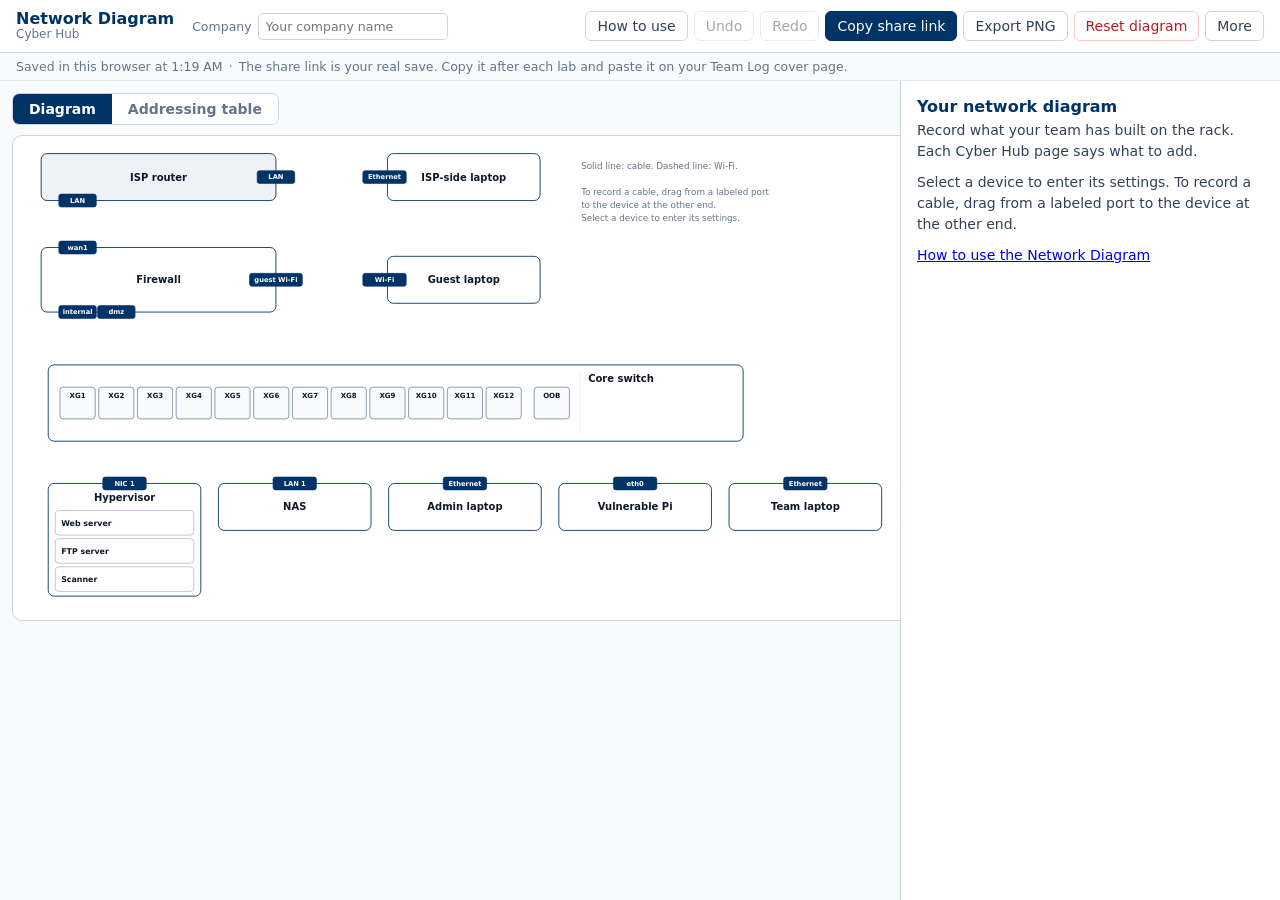
==== commit 2aadec5c: "Ports on every device, drag only from ports, Addressing table view replaces List - Every device show" ====
--- a/index.html
+++ b/index.html
@@ -36,6 +36,24 @@
 #svg{width:100%;min-width:900px;height:auto;display:block;background:#fff;border:1px solid var(--border);border-radius:10px;user-select:none;-webkit-user-select:none;touch-action:pan-x pan-y}
 #svg .dev,#svg .port,#svg .vm{touch-action:none}
 .scrollhint{display:none;margin:0 0 6px;font-size:12.5px;color:var(--muted)}
+.viewtabs{display:inline-flex;border:1px solid var(--border);border-radius:7px;overflow:hidden;margin:0 0 10px;background:#fff}
+.viewtabs button{border:0;border-radius:0;padding:7px 16px;font-weight:600;color:var(--muted)}
+.viewtabs button[aria-selected=true]{background:var(--navy);color:#fff}
+.tableview{background:#fff;border:1px solid var(--border);border-radius:10px;padding:18px 20px}
+.tableview .thead{display:flex;justify-content:space-between;align-items:flex-end;gap:12px;margin:0 0 8px}
+.tableview .thead:not(:first-child){margin-top:26px}
+.tableview h2{font-size:16px;color:var(--navy);margin:0 0 2px}
+.tableview p{margin:0;font-size:13px}
+table.topo{width:100%;border-collapse:collapse;font-size:13.5px}
+table.topo caption{position:absolute;left:-9999px}
+table.topo th,table.topo td{text-align:left;padding:7px 10px;border-bottom:1px solid var(--hair);vertical-align:top}
+table.topo thead th{background:#f1f5f9;color:var(--ink);font-size:12px;letter-spacing:.03em;text-transform:uppercase;border-bottom:1px solid var(--border);white-space:nowrap}
+table.topo tbody th{font-weight:600;color:var(--ink);white-space:nowrap}
+table.topo tr.grp td,table.topo tr.grp th{border-top:1px solid var(--border)}
+table.topo tbody tr{cursor:pointer}
+table.topo tbody tr:hover{background:#f8fafc}
+table.topo td:nth-child(n+3){font-family:ui-monospace,Consolas,Menlo,monospace;font-size:13px;color:var(--amber)}
+table.topo .blank{color:#cbd5e1}
 .list{flex:1;min-width:0;overflow:auto;padding:16px 20px}
 .panel{width:380px;flex:none;border-left:1px solid var(--border);background:#fff;overflow:auto;padding:16px}
 .panel h2,.list h2{font-size:16px;color:var(--navy);margin:0 0 4px}
@@ -132,7 +150,7 @@
  .acts button{white-space:nowrap;flex:none;padding:6px 9px}
  .savebar .sep,.savebar .sep+span{display:none}
  .list{padding:12px}
- table.t.ports td,table.t.ports th{padding:2px}
+ 
  .modal .card{padding:16px}
 }
 @media print{.bar,.savebar,.panel,.toast,.modal{display:none!important}.main{display:block}.stage{padding:0;overflow:visible}#svg{border:0;min-width:0}.ghint{display:none}.dev.sel .d-box{stroke:#003366;stroke-width:1.5}}
@@ -140,14 +158,15 @@
 .when li{margin:0 0 5px}
 .modal .card{max-height:88vh;overflow:auto}
 .hit{stroke-width:10}
+table.t.ports{table-layout:fixed}
+table.t.ports th:nth-child(1){width:48px}table.t.ports th:nth-child(2){width:92px}table.t.ports th:nth-child(3){width:70px}table.t.ports th:nth-child(5){width:34px}
+table.t.ports select{padding:4px 2px}
+table.topo.conn td{font-family:inherit;font-size:13.5px;color:var(--body)}
+table.topo.conn td:nth-child(2),table.topo.conn td:nth-child(4),table.topo.conn td:nth-child(6){font-family:ui-monospace,Consolas,Menlo,monospace;font-size:13px;color:var(--amber)}
 </style></head><body>
 <header class="bar">
  <div class="brand"><b>Network Diagram</b><small>Cyber Hub</small></div>
  <label class="company"><span>Company</span><input id="company" placeholder="Your company name" autocomplete="off"></label>
- <div class="seg" role="tablist" aria-label="View">
-  <button role="tab" id="t-canvas" aria-selected="true">Diagram</button>
-  <button role="tab" id="t-list" aria-selected="false">List</button>
- </div>
  <div class="acts">
   <button id="b-help">How to use</button>
   <button id="b-undo" title="Undo (Ctrl+Z)">Undo</button>
@@ -166,11 +185,17 @@
 </header>
 <div class="savebar"><span id="saved" role="status"></span><span class="sep">·</span><span>The share link is your real save. Copy it after each lab and paste it on your Team Log cover page.</span></div>
 <main class="main">
- <section class="stage" id="v-canvas">
-  <p class="scrollhint">Scroll sideways to see the whole diagram.</p>
-  <svg id="svg" viewBox="0 0 1600 800" role="application" aria-label="Network diagram. Select a device to edit it."></svg>
+ <section class="stage" id="stage">
+  <div class="viewtabs" role="tablist" aria-label="View">
+   <button role="tab" id="t-canvas" aria-selected="true">Diagram</button>
+   <button role="tab" id="t-table" aria-selected="false">Addressing table</button>
+  </div>
+  <div id="v-canvas">
+   <p class="scrollhint">Scroll sideways to see the whole diagram.</p>
+   <svg id="svg" viewBox="0 0 1600 800" role="application" aria-label="Network diagram. Select a device to edit it."></svg>
+  </div>
+  <div id="v-table" class="tableview" hidden></div>
  </section>
- <section class="list" id="v-list" hidden></section>
  <aside class="panel" id="panel" aria-label="Editor"></aside>
 </main>
 <div class="toast" id="toast" role="status" hidden></div>
@@ -196,7 +221,7 @@
 const ENDPOINT = new Set(["hypervisor", "nas", "pi", "laptop", "vm"]);
 
 const $ = (id) => document.getElementById(id);
-const svg = $("svg"), panel = $("panel"), listView = $("v-list");
+const svg = $("svg"), panel = $("panel"), tableView = $("v-table");
 const NS = "http://www.w3.org/2000/svg";
 
 // ------------------------------------------------------------------ document
@@ -215,7 +240,7 @@
         interfaces: FW_IFS.map((n) => ({ name: n, address: "", mask: "", ...(n === "guest Wi-Fi" ? { ssid: "" } : {}) })),
         routes: [], vips: [], policies: [] },
       { id: "guest", kind: "laptop", name: "Guest laptop", ...ep() },
-      { id: "sw", kind: "switch", name: "Core switch", svis: [], routes: [], dhcpPools: [],
+      { id: "sw", kind: "switch", name: "Core switch", oob: { address: "", mask: "" }, svis: [], routes: [], dhcpPools: [],
         ports: SW_PORTS.map((n) => ({ name: n, mode: "", pvid: "", tagged: [], shutdown: false })) },
       { id: "hv", kind: "hypervisor", name: "Hypervisor", ...ep() },
       vm("vmweb", "Web server"), vm("vmftp", "FTP server"), vm("vmscan", "Scanner"),
@@ -230,7 +255,11 @@
 let doc = blankDoc();
 const dev = (id) => doc.devices.find((d) => d.id === id);
 const vmsOf = (id) => doc.devices.filter((d) => d.kind === "vm" && d.host === id);
-const portsFor = (d) => d.kind === "switch" ? SW_PORTS : d.kind === "firewall" ? FW_IFS : d.kind === "isp" ? ["LAN"] : [];
+const ISP_PORTS = ["LAN 1", "LAN 2"];
+// The one network port on each single-port device, named as the device names it
+const NIC = { hv: "NIC 1", nas: "LAN 1", pi: "eth0", admin: "Ethernet", lap: "Ethernet", isplap: "Ethernet", guest: "Wi-Fi" };
+const portsFor = (d) => d.kind === "switch" ? SW_PORTS : d.kind === "firewall" ? FW_IFS : d.kind === "isp" ? ISP_PORTS : [];
+const nicOf = (d) => NIC[d.id] || "NIC";
 
 // Bring an older or hand-edited document into the fixed device set, keeping what the team entered.
 function normalize(x) {
@@ -247,6 +276,7 @@
     if ("dhcp" in base) o.dhcp = !!v.dhcp;
     if (base.kind === "switch") {
       for (const k of ["svis", "routes", "dhcpPools"]) o[k] = Array.isArray(v[k]) ? v[k] : [];
+      o.oob = { address: String(v.oob?.address || ""), mask: String(v.oob?.mask || "") };
       const have = new Map((v.ports || []).map((p) => [p.name, p]));
       o.ports = base.ports.map((p) => { const q = have.get(p.name) || {}; return { ...p, mode: q.mode || "", pvid: String(q.pvid || ""), tagged: Array.isArray(q.tagged) ? q.tagged : [], shutdown: !!q.shutdown }; });
     }
@@ -259,7 +289,10 @@
   });
   const ids = new Set(d.devices.filter((v) => v.kind !== "vm").map((v) => v.id));
   d.links = (Array.isArray(x.links) ? x.links : []).filter((l) => l && ids.has(l.a?.device) && ids.has(l.b?.device) && l.a.device !== l.b.device)
-    .map((l) => ({ id: String(l.id || newId("l")), a: { device: l.a.device, port: String(l.a.port || "") }, b: { device: l.b.device, port: String(l.b.port || "") } }));
+    .map((l) => {
+      const fix = (e, o) => ({ device: e.device, port: e.device === "isp" && (e.port === "LAN" || !e.port) ? (o.device === "fw" ? "LAN 1" : "LAN 2") : String(e.port || "") });
+      return { id: String(l.id || newId("l")), a: fix(l.a, l.b), b: fix(l.b, l.a) };
+    });
   return d;
 }
 
@@ -306,7 +339,7 @@
 const undo = () => { if (hi > 0) restore(hist[--hi]); };
 const redo = () => { if (hi < hist.length - 1) restore(hist[++hi]); };
 const hasContent = (o = doc) => o.links.length > 0 || o.devices.some((d) => d.address || d.gateway || d.dhcp || d.svis?.length ||
-  d.interfaces?.some((i) => i.address) || d.ports?.some((p) => p.mode || p.shutdown) || d.policies?.length);
+  d.interfaces?.some((i) => i.address) || d.oob?.address || d.ports?.some((p) => p.mode || p.shutdown) || d.policies?.length);
 
 // ------------------------------------------------------------------ selection
 let sel = null; // {type:'dev'|'link', id}
@@ -329,6 +362,7 @@
   if (d.kind === "isp") { if (d.address) L.push(withPrefix(d.address, d.mask)); }
   else if (d.kind === "firewall") { for (const i of d.interfaces) if (i.address) L.push(`${i.name} ${withPrefix(i.address, i.mask)}`); }
   else if (d.kind === "switch") {
+    if (d.oob?.address) L.push(`OOB ${withPrefix(d.oob.address, d.oob.mask)}`);
     const s = d.svis.filter((v) => v.address || v.vlan);
     s.slice(0, 6).forEach((v) => L.push(`VLAN ${v.vlan || "?"} ${withPrefix(v.address, v.mask)}`.trim()));
     if (s.length > 6) L.push(`+${s.length - 6} more VLAN interfaces`);
@@ -367,7 +401,16 @@
 // Firewall interface tabs and the ISP router's LAN tab sit on the box edges
 function tabRect(d, name) {
   const { w, h } = boxSize(d);
-  if (d.kind === "isp" && name === "LAN") return { x: d.x + 30, y: d.y + h - TAB_H / 2, w: TAB_W, h: TAB_H, side: "bottom" };
+  if (d.kind === "isp") {
+    if (name === "LAN 1") return { x: d.x + 30, y: d.y + h - TAB_H / 2, w: TAB_W, h: TAB_H, side: "bottom" };
+    if (name === "LAN 2") return { x: d.x + w - 32, y: d.y + h / 2 - TAB_H / 2, w: TAB_W, h: TAB_H, side: "right" };
+    return null;
+  }
+  if (ENDPOINT.has(d.kind) && d.kind !== "vm") {
+    const tw = 74;
+    if (d.id === "isplap" || d.id === "guest") return { x: d.x - tw + 32, y: d.y + h / 2 - TAB_H / 2, w: tw, h: TAB_H, side: "left" };
+    return { x: d.x + w / 2 - tw / 2, y: d.y - TAB_H / 2, w: tw, h: TAB_H, side: "top" };
+  }
   if (d.kind !== "firewall") return null;
   if (name === "wan1") return { x: d.x + 30, y: d.y - TAB_H / 2, w: TAB_W, h: TAB_H, side: "top" };
   if (name === "internal") return { x: d.x + 30, y: d.y + h - TAB_H / 2, w: TAB_W, h: TAB_H, side: "bottom" };
@@ -381,7 +424,7 @@
   const isp = dev("isp"), fw = dev("fw"), sw = dev("sw");
   put("isp", SWX - 12, 30);
   put("fw", SWX - 12, isp.y + boxSize(isp).h + 80);
-  const besides = (id, ref) => { const d = dev(id); d.x = ref.x + boxSize(ref).w + 170; d.y = ref.y + (boxSize(ref).h - boxSize(d).h) / 2; };
+  const besides = (id, ref) => { const d = dev(id); d.x = ref.x + boxSize(ref).w + 190; d.y = ref.y + (boxSize(ref).h - boxSize(d).h) / 2; };
   besides("isplap", isp); besides("guest", fw);
   put("sw", SWX, fw.y + boxSize(fw).h + 90);
   HOSTS.forEach((id, i) => put(id, SWX + i * HOST_PITCH, 0));
@@ -398,10 +441,11 @@
     const pr = portRect(d, port);
     if (pr) return oy < d.y ? { x: pr.cx, y: pr.y, side: "top", inner: d.y, port: true } : { x: pr.cx, y: pr.y + pr.h, side: "bottom", inner: d.y + r.h, port: true };
   }
-  const t = tabRect(d, port);
-  if (t && !(d.kind === "isp" && oy < d.y + r.h)) {
+  const t = tabRect(d, portsFor(d).length ? port : nicOf(d));
+  if (t) {
     if (t.side === "top") return { x: t.x + t.w / 2, y: t.y, side: "top", port: true };
     if (t.side === "bottom") return { x: t.x + t.w / 2, y: t.y + t.h, side: "bottom", port: true };
+    if (t.side === "left") return { x: t.x, y: t.y + t.h / 2, side: "left", port: true };
     return { x: t.x + t.w, y: t.y + t.h / 2, side: "right", port: true };
   }
   if (oy < r.y) return { x: r.x + r.w / 2, y: r.y, side: "top" };
@@ -581,12 +625,12 @@
         y += VM_H + 6;
       }
     }
-    const tabs = d.kind === "firewall" ? FW_IFS : d.kind === "isp" ? ["LAN"] : [];
+    const single = !portsFor(d).length, tabs = single ? [nicOf(d)] : portsFor(d);
     for (const name of tabs) {
-      const t = tabRect(d, name), on = connected.has(d.id + "|" + name);
+      const t = tabRect(d, name), on = single ? doc.links.some((l) => l.a.device === d.id || l.b.device === d.id) : connected.has(d.id + "|" + name);
       const tg = el("g", { class: "port" + (on ? " on" : ""), ...(ui ? { "data-port": name, "data-pdev": d.id } : {}) }, g);
       el("rect", { x: t.x - d.x, y: t.y - d.y, width: t.w, height: t.h, rx: 4, class: "d-tab" }, tg);
-      text(tg, t.x - d.x + t.w / 2, t.y - d.y + 15, "d-tabname", name, "middle");
+      text(tg, t.x - d.x + t.w / 2, t.y - d.y + 15, "d-tabname", d.kind === "isp" ? "LAN" : name, "middle");
     }
   }
   for (const l of doc.links) {
@@ -603,9 +647,10 @@
 function renderSvg() {
   svg.replaceChildren();
   drawInto(svg, true);
+  if (view === "table") renderTable();
   const gx = dev("isplap").x + SIDE_W + 70;
   const tips = hasContent() ? ["Solid line: cable.  Dashed line: Wi-Fi."]
-    : ["Solid line: cable.  Dashed line: Wi-Fi.", "", "To record a cable, drag from a port or a", "device to the device at the other end.",
+    : ["Solid line: cable.  Dashed line: Wi-Fi.", "", "To record a cable, drag from a labeled port", "to the device at the other end.",
       "Select a device to enter its settings."];
   const g = el("g", {}, svg);
   tips.forEach((s, i) => text(g, gx, 56 + i * 22, "ghint", s));
@@ -617,14 +662,18 @@
 function dropTarget(e) {
   const t = document.elementFromPoint(e.clientX, e.clientY);
   const p = t?.closest?.("[data-port]"), g = t?.closest?.("[data-dev]");
-  return g ? { device: g.dataset.dev, port: p ? p.dataset.port : "" } : null;
+  if (!g) return null;
+  const d = dev(g.dataset.dev);
+  return { device: d.id, port: p && portsFor(d).length ? p.dataset.port : "" };
 }
 svg.addEventListener("pointerdown", (e) => {
   const port = e.target.closest("[data-port]"), vmEl = e.target.closest("[data-vm]"), box = e.target.closest("[data-dev]");
   if (vmEl) { select({ type: "dev", id: vmEl.dataset.vm }); return; }
-  // Press on a port or a device: a click selects it, a drag records a cable from it.
-  if (port || box) {
-    const from = port ? { device: port.dataset.pdev, port: port.dataset.port } : { device: box.dataset.dev, port: "" };
+  // Cables start only at a port. A click on a port or a box selects the device.
+  if (box && !port) { select({ type: "dev", id: box.dataset.dev }); return; }
+  if (port) {
+    const pd = dev(port.dataset.pdev);
+    const from = { device: pd.id, port: portsFor(pd).length ? port.dataset.port : "" };
     const p = toSvg(e);
     drag = { from, sx: e.clientX, sy: e.clientY, line: el("line", { x1: p.x, y1: p.y, x2: p.x, y2: p.y, class: "temp", style: "display:none" }, svg) };
     svg.setPointerCapture(e.pointerId); e.preventDefault(); return;
@@ -666,12 +715,14 @@
 // The ISP router's LAN side has several ports, so it never replaces.
 function occupied(end, except) {
   const d = dev(end.device);
-  if (!d || d.kind === "isp") return [];
+  if (!d) return [];
   const single = !portsFor(d).length;
   if (!single && !end.port) return [];
   return doc.links.filter((l) => l !== except && [l.a, l.b].some((x) => x.device === end.device && (single || x.port === end.port)));
 }
 function addLink(a, b) {
+  const auto = (e) => { const d = dev(e.device); if (portsFor(d).length && !e.port) { const free = portsFor(d).find((p) => !occupied({ device: d.id, port: p }).length); if (d.kind === "isp" && free) e.port = free; } };
+  auto(a); auto(b);
   const gone = [...new Set([...occupied(a), ...occupied(b)])];
   doc.links = doc.links.filter((l) => !gone.includes(l));
   const l = { id: newId("l"), a: { ...a }, b: { ...b } };
@@ -724,7 +775,7 @@
       check(s); commit(); renderSvg(); if (kind === "ip" && "mask" in obj) rerenderForms();
     } });
   function set(s, final) {
-    if (kind === "list") obj[key] = s.split(",").map((x) => x.trim()).filter(Boolean);
+    if (kind === "list") { const v = s.split(",").map((x) => x.trim()).filter(Boolean); obj[key] = final ? [...new Set(v)] : v; }
     else obj[key] = final ? s.trim() : s;
   }
   check(String(val));
@@ -755,7 +806,7 @@
         onclick: () => { arr.splice(i, 1); commit(); renderSvg(); rerenderForms(); } }, "✕"))))));
   return [t, h("button", { class: "small", onclick: () => { arr.push(make()); commit(); rerenderForms(); } }, "Add " + label)];
 }
-const rerenderForms = () => (view === "list" ? renderList() : renderPanel());
+const rerenderForms = () => renderPanel();
 const sec = (s) => h("div", { class: "sec" }, s);
 const addrRow = (o, label = "") => h("div", { class: "row2" },
   field("Address", inp(o, "address", { kind: "ip", ph: "a.b.c.d", label: (label + " address").trim() })),
@@ -772,6 +823,7 @@
   }
   if (d.kind === "isp") out.push(addrRow(d));
   if (d.kind === "switch") {
+    out.push(sec("Out-of-band (OOB) port"), addrRow(d.oob, "OOB"));
     out.push(sec("VLAN interfaces (SVIs)"), ...rows(d.svis, [{ key: "vlan", label: "VLAN", kind: "num", w: "20%" }, { key: "address", label: "Address", kind: "ip", ph: "a.b.c.d" }, { key: "mask", label: "Mask", kind: "mask", w: "20%", ph: "/nn" }], () => ({ vlan: "", address: "", mask: "" }), "VLAN interface"));
     out.push(sec("Static routes"), ...rows(d.routes, [{ key: "dest", label: "Destination", kind: "cidr", ph: "a.b.c.d/nn" }, { key: "nextHop", label: "Next hop", kind: "ip", ph: "a.b.c.d" }], () => ({ dest: "", nextHop: "" }), "route"));
     out.push(sec("Ports"));
@@ -820,9 +872,9 @@
   ask("How to use the Network Diagram", [
     h("p", {}, "Your team records the network it has built on the rack. Each Cyber Hub page ends with an “Update your network diagram” box that says what to record from that lab."),
     sec("Record a cable"),
-    h("p", {}, "Drag from a switch port, a firewall interface or a device, and drop it on the other end. Dropping on a port records that port. A port that already has a cable gets the new one instead; Undo brings the old one back."),
+    h("p", {}, "Drag from a labeled port, such as a switch port or a firewall interface, and drop it on the device at the other end. Dropping on a port records that port. A port that already has a cable gets the new one instead; Undo brings the old one back."),
     sec("Enter settings"),
-    h("p", {}, "Select a device to fill in its settings, or a virtual machine inside the hypervisor. List view shows every device's settings on one page."),
+    h("p", {}, "Select a device to fill in its settings, or a virtual machine inside the hypervisor. The Addressing table tab lists every interface and cable you have entered, ready to copy into your Team Log or SSP."),
     sec("Save and share"),
     h("p", {}, "The diagram saves in this browser, but the share link is the real save. After each update, copy the share link and paste it over the old one on your Team Log cover page. Export PNG makes the image for your SSP."),
     h("p", { class: "muted" }, "The app shows only what you enter. It never checks your work against the lab plan, so test on the rack."),
@@ -836,7 +888,7 @@
   if (!s) {
     kids.push(h("h2", {}, "Your network diagram"),
       h("p", {}, "Record what your team has built on the rack. Each Cyber Hub page says what to add."),
-      h("p", {}, "Select a device to enter its settings. To record a cable, drag from a port or a device to the device at the other end."),
+      h("p", {}, "Select a device to enter its settings. To record a cable, drag from a labeled port to the device at the other end."),
       h("p", {}, h("a", { href: "#", onclick: (e) => { e.preventDefault(); help(); } }, "How to use the Network Diagram")));
   } else if (sel.type === "dev") {
     kids.push(h("h2", {}, s.name), h("p", { class: "kind" }, s.kind === "vm" ? "Virtual machine on the hypervisor" : KINDS[s.kind]));
@@ -850,37 +902,90 @@
   panel.scrollTop = top;
 }
 
-// ------------------------------------------------------------------ list view
-function renderList() {
-  const top = listView.scrollTop;
-  const card = (d, sub) => h("div", { class: "card-b" }, h("h3", {}, h("span", {}, d.name), h("span", { class: "muted", style: "font-weight:400;font-size:12px" }, sub)), ...editor(d));
-  const cards = [];
-  for (const d of doc.devices) {
-    if (d.kind === "vm") continue;
-    cards.push(card(d, KINDS[d.kind]));
-    for (const v of vmsOf(d.id)) cards.push(card(v, "VM on " + d.name));
-  }
-  const real = doc.devices.filter((d) => d.kind !== "vm");
-  const devSel = (l, end) => h("select", { "aria-label": "Device", onchange: (e) => { end.device = e.target.value; end.port = ""; commit(); renderSvg(); renderList(); } },
-    real.map((d) => h("option", { value: d.id, selected: end.device === d.id }, d.name)));
-  const links = h("div", { class: "card-b wide" }, h("h3", {}, "Cables"),
-    h("table", { class: "t" }, h("thead", {}, h("tr", {}, ["Device", "Port", "Device", "Port", ""].map((c) => h("th", {}, c)))),
-      h("tbody", {}, doc.links.map((l, i) => h("tr", {}, h("td", {}, devSel(l, l.a)), h("td", {}, portSelect(l, l.a)), h("td", {}, devSel(l, l.b)), h("td", {}, portSelect(l, l.b)),
-        h("td", {}, h("button", { class: "rowx small", "aria-label": `Remove cable ${i + 1}`, onclick: () => { doc.links.splice(i, 1); commit(); renderSvg(); renderList(); } }, "✕")))))),
-    h("button", { class: "small", onclick: () => { doc.links.push({ id: newId("l"), a: { device: "sw", port: "" }, b: { device: "fw", port: "" } }); commit(); renderSvg(); renderList(); } }, "Add cable"));
-  listView.replaceChildren(h("h2", {}, "Every device"),
-    h("p", { class: "muted" }, "The same settings as the diagram, on one page. Changes here show on the diagram right away."),
-    h("div", { class: "grid" }, links, ...cards));
-  listView.scrollTop = top;
+// ------------------------------------------------------------------ addressing table
+// A read-only listing of what the team entered, laid out like a professional addressing table.
+function prefixToMask(p) {
+  const n = +p;
+  if (!/^\d{1,2}$/.test(String(p)) || n > 32) return "";
+  const bits = "1".repeat(n).padEnd(32, "0");
+  return [0, 8, 16, 24].map((i) => parseInt(bits.slice(i, i + 8), 2)).join(".");
+}
+function addressRows() {
+  const R = [];
+  const ip = (o) => o.address || (o.dhcp ? "DHCP" : "");
+  const mask = (o) => (o.address && o.mask ? prefixToMask(o.mask) : "");
+  const add = (d, iface, vlan, o, gw) => R.push({ d, iface, vlan: vlan || "", ip: ip(o), mask: mask(o), gw: gw || "" });
+  const isp = dev("isp"), fw = dev("fw"), sw = dev("sw");
+  add(isp, "LAN", "", isp, "");
+  for (const i of fw.interfaces) add(fw, i.name, "", i, "");
+  add(sw, "OOB", "", sw.oob, "");
+  const svis = [...sw.svis].sort((a, b) => (+a.vlan || 0) - (+b.vlan || 0));
+  if (svis.length) svis.forEach((v) => add(sw, "VLAN " + (v.vlan || "?"), v.vlan, v, ""));
+  else add(sw, "VLAN interfaces", "", {}, "");
+  for (const id of ["hv", "vmweb", "vmftp", "vmscan", "nas", "admin", "pi", "lap", "isplap", "guest"]) {
+    const d = dev(id);
+    add(d, d.kind === "vm" ? "net0" : nicOf(d), d.kind === "vm" ? d.vlanTag : "", d, d.gateway);
+  }
+  return R;
+}
+function connectionRows() {
+  const sw = dev("sw"), order = (l) => {
+    const s = l.a.device === "sw" ? l.a : l.b.device === "sw" ? l.b : null;
+    return s ? SW_PORTS.indexOf(s.port) : 100 + doc.devices.findIndex((d) => d.id === l.a.device);
+  };
+  return [...doc.links].sort((x, y) => order(x) - order(y)).map((l) => {
+    let [a, b] = [l.a, l.b];
+    if (b.device === "sw" || (a.device !== "sw" && b.device === "fw")) [a, b] = [b, a];
+    const A = dev(a.device), B = dev(b.device);
+    const p = A.kind === "switch" ? A.ports.find((q) => q.name === a.port) : null;
+    const name = (D, e) => portsFor(D).length ? (e.port || "") : nicOf(D);
+    return { A, B, pa: name(A, a), pb: name(B, b), mode: p ? (p.shutdown ? "shut down" : p.mode) : "",
+      vlans: p && !p.shutdown ? (p.mode === "trunk" ? [p.pvid && p.pvid + " untagged", p.tagged.length && p.tagged.join(", ") + " tagged"].filter(Boolean).join("; ") : p.pvid) : "" };
+  });
+}
+const dash = (v) => (v ? v : h("span", { class: "blank" }, "—"));
+function tableEl(caption, cols, rowsData, cells, idOf, cls = "") {
+  return h("table", { class: "topo " + cls }, h("caption", {}, caption),
+    h("thead", {}, h("tr", {}, cols.map((c) => h("th", { scope: "col" }, c)))),
+    h("tbody", {}, rowsData.map((r, i) => {
+      const prev = rowsData[i - 1], first = !prev || idOf(prev) !== idOf(r);
+      return h("tr", { class: first ? "grp" : "", onclick: () => select({ type: "dev", id: (r.d || r.A).id }) }, cells(r, first).map((c, j) => h(j === 0 ? "th" : "td", j === 0 ? { scope: "row" } : {}, c)));
+    })));
+}
+async function copyTable(t) {
+  const html = '<table border="1" cellpadding="4" style="border-collapse:collapse;font-family:Arial;font-size:10pt">' + t.innerHTML.replace(/<caption>.*?<\/caption>/, "") + "</table>";
+  const plain = [...t.querySelectorAll("tr")].map((r) => [...r.children].map((c) => c.textContent.trim()).join("\t")).join("\n");
+  try {
+    await navigator.clipboard.write([new ClipboardItem({ "text/html": new Blob([html], { type: "text/html" }), "text/plain": new Blob([plain], { type: "text/plain" }) })]);
+  } catch {
+    const r = document.createRange(); r.selectNode(t); const s = getSelection(); s.removeAllRanges(); s.addRange(r);
+    document.execCommand("copy"); s.removeAllRanges();
+  }
+  toast("Table copied. Paste it into your Team Log or SSP.");
+}
+function renderTable() {
+  const top = tableView.scrollTop;
+  const A = addressRows(), C = connectionRows();
+  const at = tableEl("Addressing table", ["Device", "Interface", "VLAN", "IP address", "Subnet mask", "Default gateway"], A,
+    (r, first) => [first ? r.d.name : "", r.iface, dash(r.vlan), dash(r.ip), dash(r.mask), dash(r.gw)], (r) => r.d.id);
+  const ct = C.length ? tableEl("Connections", ["Device", "Port", "Connects to", "Port", "Mode", "VLANs"], C,
+    (r, first) => [r.A.name, dash(r.pa), r.B.name, dash(r.pb), dash(r.mode), dash(r.vlans)], (r) => r.A.id + r.pa, "conn")
+    : h("p", { class: "muted" }, "No cables recorded yet.");
+  const head = (title, note, t) => h("div", { class: "thead" }, h("div", {}, h("h2", {}, title), h("p", { class: "muted" }, note)),
+    t.tagName === "TABLE" ? h("button", { class: "small", onclick: () => copyTable(t) }, "Copy table") : null);
+  tableView.replaceChildren(
+    head("Addressing table", "Every interface, from what you entered. Select a row to edit that device.", at), at,
+    head("Connections", "Every cable, with the switch port's mode and VLANs.", ct), ct);
+  tableView.scrollTop = top;
 }
 let view = "canvas";
 function setView(v) {
   view = v;
-  $("t-canvas").setAttribute("aria-selected", v === "canvas"); $("t-list").setAttribute("aria-selected", v === "list");
-  $("v-canvas").hidden = v !== "canvas"; panel.hidden = v !== "canvas"; listView.hidden = v !== "list";
-  if (v === "list") renderList(); else { renderSvg(); renderPanel(); }
-}
-function renderAll() { $("company").value = doc.meta.company || ""; renderSvg(); if (view === "list") renderList(); else renderPanel(); }
+  $("t-canvas").setAttribute("aria-selected", v === "canvas"); $("t-table").setAttribute("aria-selected", v === "table");
+  $("v-canvas").hidden = v !== "canvas"; tableView.hidden = v !== "table";
+  renderSvg(); renderPanel();
+}
+function renderAll() { $("company").value = doc.meta.company || ""; renderSvg(); renderPanel(); }
 
 // ------------------------------------------------------------------ share links
 const b64u = (bytes) => { let s = ""; for (let i = 0; i < bytes.length; i += 0x8000) s += String.fromCharCode(...bytes.subarray(i, i + 0x8000)); return btoa(s).replace(/\+/g, "-").replace(/\//g, "_").replace(/=+$/, ""); };
@@ -958,7 +1063,7 @@
 
 // ------------------------------------------------------------------ wiring
 $("t-canvas").onclick = () => setView("canvas");
-$("t-list").onclick = () => setView("list");
+$("t-table").onclick = () => setView("table");
 $("b-undo").onclick = undo; $("b-redo").onclick = redo;
 $("b-help").onclick = help;
 $("b-share").onclick = share; $("b-png").onclick = exportPng;
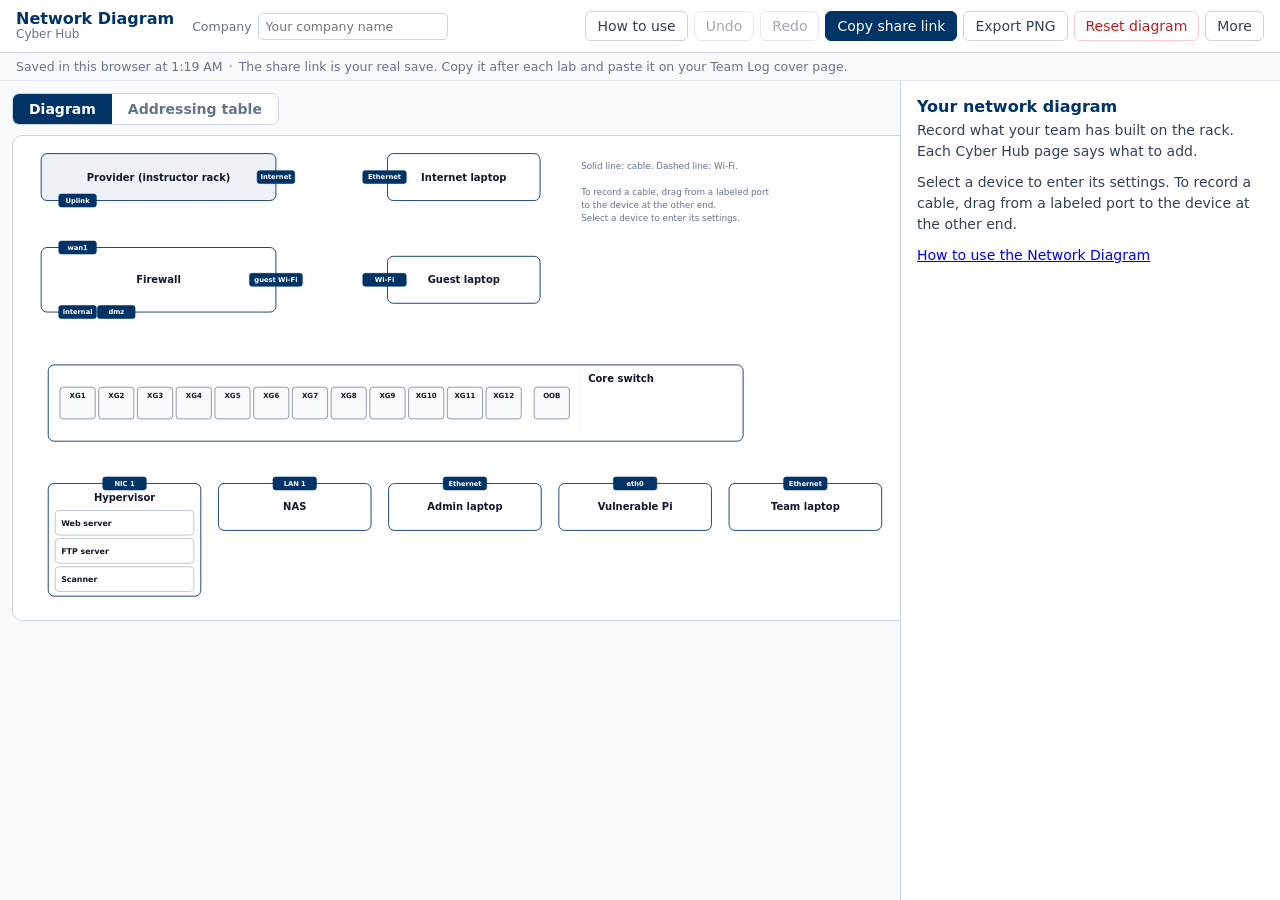
==== commit 0e81fe43: "Provider (instructor rack) replaces the ISP router; Internet laptop replaces the ISP-side laptop Por" ====
--- a/index.html
+++ b/index.html
@@ -52,7 +52,9 @@
 table.topo tr.grp td,table.topo tr.grp th{border-top:1px solid var(--border)}
 table.topo tbody tr{cursor:pointer}
 table.topo tbody tr:hover{background:#f8fafc}
-table.topo td:nth-child(n+3){font-family:ui-monospace,Consolas,Menlo,monospace;font-size:13px;color:var(--amber)}
+table.topo.addr td:nth-child(2),table.topo.addr td:nth-child(n+4){font-family:ui-monospace,Consolas,Menlo,monospace;font-size:13px;color:var(--amber)}
+table.topo td{white-space:nowrap}
+.tableview{overflow-x:auto}
 table.topo .blank{color:#cbd5e1}
 .list{flex:1;min-width:0;overflow:auto;padding:16px 20px}
 .panel{width:380px;flex:none;border-left:1px solid var(--border);background:#fff;overflow:auto;padding:16px}
@@ -215,7 +217,7 @@
 const FW_IFS = ["wan1", "internal", "dmz", "guest Wi-Fi"];
 const SERVICES = ["ALL", "PING", "HTTP", "HTTPS", "SSH", "FTP", "DNS"];
 const KINDS = {
-  isp: "ISP router", firewall: "Firewall", switch: "Switch", hypervisor: "Hypervisor", nas: "NAS",
+  isp: "Provider", firewall: "Firewall", switch: "Switch", hypervisor: "Hypervisor", nas: "NAS",
   pi: "Raspberry Pi", laptop: "Laptop", vm: "Virtual machine",
 };
 const ENDPOINT = new Set(["hypervisor", "nas", "pi", "laptop", "vm"]);
@@ -234,13 +236,13 @@
   return {
     v: SCHEMA, meta: { company: "", updated: null },
     devices: [
-      { id: "isp", kind: "isp", name: "ISP router", address: "", mask: "" },
-      { id: "isplap", kind: "laptop", name: "ISP-side laptop", ...ep() },
-      { id: "fw", kind: "firewall", name: "Firewall",
+      { id: "isp", kind: "isp", name: "Provider (instructor rack)", address: "", mask: "" },
+      { id: "isplap", kind: "laptop", name: "Internet laptop", ...ep() },
+      { id: "fw", kind: "firewall", name: "Firewall", hostname: "",
         interfaces: FW_IFS.map((n) => ({ name: n, address: "", mask: "", ...(n === "guest Wi-Fi" ? { ssid: "" } : {}) })),
         routes: [], vips: [], policies: [] },
       { id: "guest", kind: "laptop", name: "Guest laptop", ...ep() },
-      { id: "sw", kind: "switch", name: "Core switch", oob: { address: "", mask: "" }, svis: [], routes: [], dhcpPools: [],
+      { id: "sw", kind: "switch", name: "Core switch", hostname: "", oob: { address: "", mask: "" }, svis: [], routes: [], dhcpPools: [],
         ports: SW_PORTS.map((n) => ({ name: n, mode: "", pvid: "", tagged: [], shutdown: false })) },
       { id: "hv", kind: "hypervisor", name: "Hypervisor", ...ep() },
       vm("vmweb", "Web server"), vm("vmftp", "FTP server"), vm("vmscan", "Scanner"),
@@ -255,7 +257,7 @@
 let doc = blankDoc();
 const dev = (id) => doc.devices.find((d) => d.id === id);
 const vmsOf = (id) => doc.devices.filter((d) => d.kind === "vm" && d.host === id);
-const ISP_PORTS = ["LAN 1", "LAN 2"];
+const ISP_PORTS = ["Uplink", "Internet"];
 // The one network port on each single-port device, named as the device names it
 const NIC = { hv: "NIC 1", nas: "LAN 1", pi: "eth0", admin: "Ethernet", lap: "Ethernet", isplap: "Ethernet", guest: "Wi-Fi" };
 const portsFor = (d) => d.kind === "switch" ? SW_PORTS : d.kind === "firewall" ? FW_IFS : d.kind === "isp" ? ISP_PORTS : [];
@@ -290,7 +292,9 @@
   const ids = new Set(d.devices.filter((v) => v.kind !== "vm").map((v) => v.id));
   d.links = (Array.isArray(x.links) ? x.links : []).filter((l) => l && ids.has(l.a?.device) && ids.has(l.b?.device) && l.a.device !== l.b.device)
     .map((l) => {
-      const fix = (e, o) => ({ device: e.device, port: e.device === "isp" && (e.port === "LAN" || !e.port) ? (o.device === "fw" ? "LAN 1" : "LAN 2") : String(e.port || "") });
+      // Saves from before the instructor-rack upstream used LAN, LAN 1 and LAN 2 on the ISP router.
+      const OLD = { "LAN 1": "Uplink", "LAN 2": "Internet" };
+      const fix = (e, o) => ({ device: e.device, port: e.device === "isp" ? (OLD[e.port] || (ISP_PORTS.includes(e.port) ? e.port : o.device === "fw" ? "Uplink" : "Internet")) : String(e.port || "") });
       return { id: String(l.id || newId("l")), a: fix(l.a, l.b), b: fix(l.b, l.a) };
     });
   return d;
@@ -347,7 +351,7 @@
 function select(s) { sel = s; renderSvg(); renderPanel(); }
 
 // ------------------------------------------------------------------ drawing
-// The layout follows the lab's traffic path, top to bottom: ISP router, firewall, core switch, then the hosts.
+// The layout follows the lab's traffic path, top to bottom: provider, firewall, core switch, then the hosts.
 // The switch and firewall are drawn with their real ports, and cables plug into the port they were recorded on.
 const el = (tag, attrs = {}, parent) => {
   const n = document.createElementNS(NS, tag);
@@ -398,12 +402,12 @@
   const x = sw.x + 20 + i * PITCH + (name === "OOB" ? OOB_GAP : 0);
   return { x, y: sw.y + (h - PORT_H) / 2, w: PORT_W, h: PORT_H, cx: x + PORT_W / 2 };
 }
-// Firewall interface tabs and the ISP router's LAN tab sit on the box edges
+// Firewall interface tabs and the provider's Uplink and Internet tabs sit on the box edges
 function tabRect(d, name) {
   const { w, h } = boxSize(d);
   if (d.kind === "isp") {
-    if (name === "LAN 1") return { x: d.x + 30, y: d.y + h - TAB_H / 2, w: TAB_W, h: TAB_H, side: "bottom" };
-    if (name === "LAN 2") return { x: d.x + w - 32, y: d.y + h / 2 - TAB_H / 2, w: TAB_W, h: TAB_H, side: "right" };
+    if (name === "Uplink") return { x: d.x + 30, y: d.y + h - TAB_H / 2, w: TAB_W, h: TAB_H, side: "bottom" };
+    if (name === "Internet") return { x: d.x + w - 32, y: d.y + h / 2 - TAB_H / 2, w: TAB_W, h: TAB_H, side: "right" };
     return null;
   }
   if (ENDPOINT.has(d.kind) && d.kind !== "vm") {
@@ -630,7 +634,7 @@
       const t = tabRect(d, name), on = single ? doc.links.some((l) => l.a.device === d.id || l.b.device === d.id) : connected.has(d.id + "|" + name);
       const tg = el("g", { class: "port" + (on ? " on" : ""), ...(ui ? { "data-port": name, "data-pdev": d.id } : {}) }, g);
       el("rect", { x: t.x - d.x, y: t.y - d.y, width: t.w, height: t.h, rx: 4, class: "d-tab" }, tg);
-      text(tg, t.x - d.x + t.w / 2, t.y - d.y + 15, "d-tabname", d.kind === "isp" ? "LAN" : name, "middle");
+      text(tg, t.x - d.x + t.w / 2, t.y - d.y + 15, "d-tabname", name, "middle");
     }
   }
   for (const l of doc.links) {
@@ -712,7 +716,6 @@
   svg.querySelector(g.dataset.vm ? `[data-vm="${id}"]` : `[data-dev="${id}"]`)?.focus();
 });
 // A port, or a device with a single network port, holds one cable. A new cable replaces the old one.
-// The ISP router's LAN side has several ports, so it never replaces.
 function occupied(end, except) {
   const d = dev(end.device);
   if (!d) return [];
@@ -822,6 +825,7 @@
     if (d.kind === "hypervisor") out.push(h("p", { class: "muted" }, "Select a virtual machine inside the hypervisor to fill in its settings."));
   }
   if (d.kind === "isp") out.push(addrRow(d));
+  if (d.kind === "switch" || d.kind === "firewall") out.push(field("Hostname", inp(d, "hostname", { ph: "hostname", label: "Hostname" })));
   if (d.kind === "switch") {
     out.push(sec("Out-of-band (OOB) port"), addrRow(d.oob, "OOB"));
     out.push(sec("VLAN interfaces (SVIs)"), ...rows(d.svis, [{ key: "vlan", label: "VLAN", kind: "num", w: "20%" }, { key: "address", label: "Address", kind: "ip", ph: "a.b.c.d" }, { key: "mask", label: "Mask", kind: "mask", w: "20%", ph: "/nn" }], () => ({ vlan: "", address: "", mask: "" }), "VLAN interface"));
@@ -914,9 +918,9 @@
   const R = [];
   const ip = (o) => o.address || (o.dhcp ? "DHCP" : "");
   const mask = (o) => (o.address && o.mask ? prefixToMask(o.mask) : "");
-  const add = (d, iface, vlan, o, gw) => R.push({ d, iface, vlan: vlan || "", ip: ip(o), mask: mask(o), gw: gw || "" });
+  const add = (d, iface, vlan, o, gw) => R.push({ d, host: d.hostname || "", iface, vlan: vlan || "", ip: ip(o), mask: mask(o), gw: gw || "" });
   const isp = dev("isp"), fw = dev("fw"), sw = dev("sw");
-  add(isp, "LAN", "", isp, "");
+  add(isp, "Uplink", "", isp, "");
   for (const i of fw.interfaces) add(fw, i.name, "", i, "");
   add(sw, "OOB", "", sw.oob, "");
   const svis = [...sw.svis].sort((a, b) => (+a.vlan || 0) - (+b.vlan || 0));
@@ -966,8 +970,8 @@
 function renderTable() {
   const top = tableView.scrollTop;
   const A = addressRows(), C = connectionRows();
-  const at = tableEl("Addressing table", ["Device", "Interface", "VLAN", "IP address", "Subnet mask", "Default gateway"], A,
-    (r, first) => [first ? r.d.name : "", r.iface, dash(r.vlan), dash(r.ip), dash(r.mask), dash(r.gw)], (r) => r.d.id);
+  const at = tableEl("Addressing table", ["Device", "Hostname", "Interface", "VLAN", "IP address", "Subnet mask", "Default gateway"], A,
+    (r, first) => [first ? r.d.name : "", first && r.d.kind !== "isp" ? dash(r.host) : "", r.iface, dash(r.vlan), dash(r.ip), dash(r.mask), dash(r.gw)], (r) => r.d.id, "addr");
   const ct = C.length ? tableEl("Connections", ["Device", "Port", "Connects to", "Port", "Mode", "VLANs"], C,
     (r, first) => [r.A.name, dash(r.pa), r.B.name, dash(r.pb), dash(r.mode), dash(r.vlans)], (r) => r.A.id + r.pa, "conn")
     : h("p", { class: "muted" }, "No cables recorded yet.");
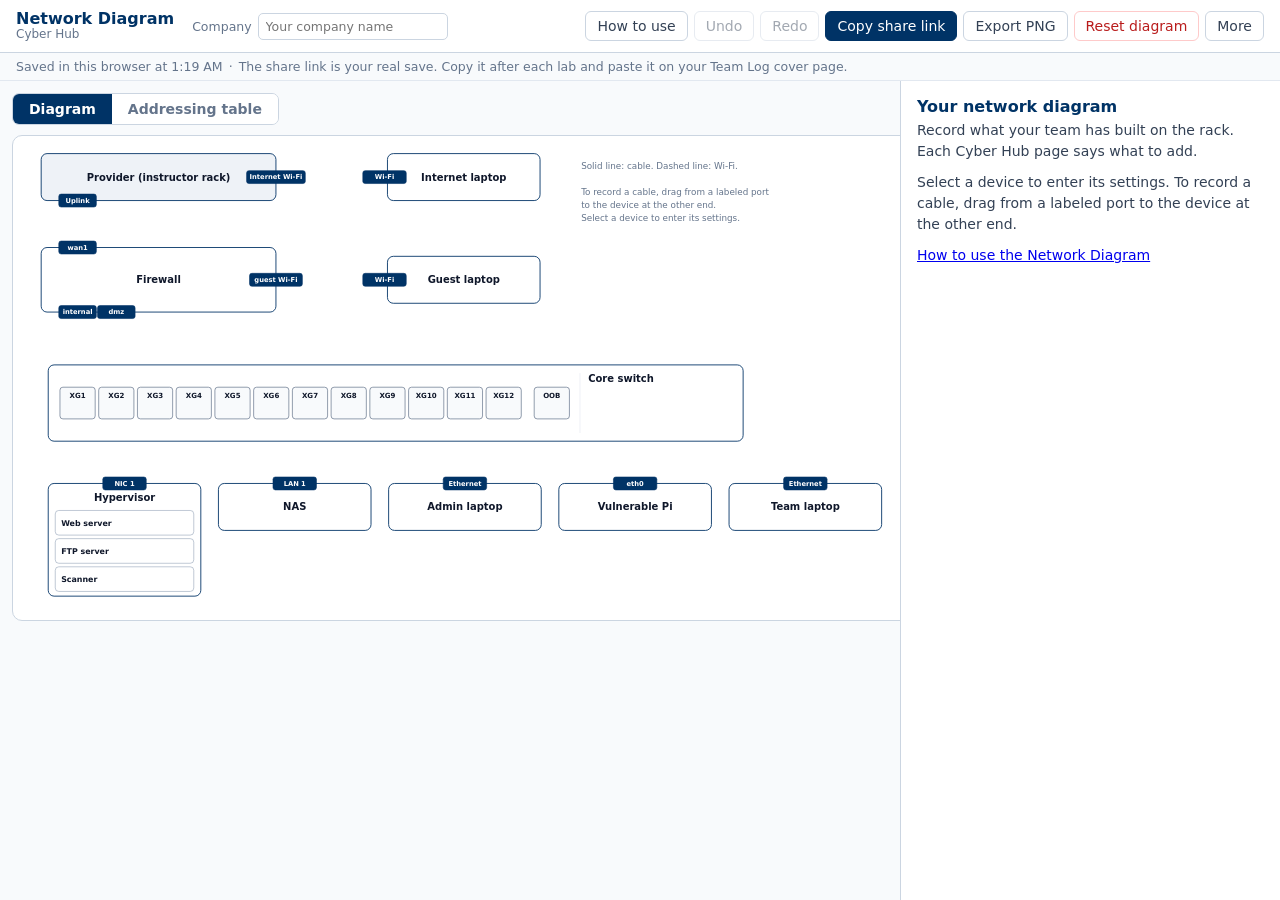
==== commit 034a15d5: "Internet laptop joins the provider over Wi-Fi (CyberHub-Internet) Co-Authored-By: Claude Opus 5.5 <n" ====
--- a/index.html
+++ b/index.html
@@ -257,9 +257,9 @@
 let doc = blankDoc();
 const dev = (id) => doc.devices.find((d) => d.id === id);
 const vmsOf = (id) => doc.devices.filter((d) => d.kind === "vm" && d.host === id);
-const ISP_PORTS = ["Uplink", "Internet"];
+const ISP_PORTS = ["Uplink", "Internet Wi-Fi"];
 // The one network port on each single-port device, named as the device names it
-const NIC = { hv: "NIC 1", nas: "LAN 1", pi: "eth0", admin: "Ethernet", lap: "Ethernet", isplap: "Ethernet", guest: "Wi-Fi" };
+const NIC = { hv: "NIC 1", nas: "LAN 1", pi: "eth0", admin: "Ethernet", lap: "Ethernet", isplap: "Wi-Fi", guest: "Wi-Fi" };
 const portsFor = (d) => d.kind === "switch" ? SW_PORTS : d.kind === "firewall" ? FW_IFS : d.kind === "isp" ? ISP_PORTS : [];
 const nicOf = (d) => NIC[d.id] || "NIC";
 
@@ -293,8 +293,8 @@
   d.links = (Array.isArray(x.links) ? x.links : []).filter((l) => l && ids.has(l.a?.device) && ids.has(l.b?.device) && l.a.device !== l.b.device)
     .map((l) => {
       // Saves from before the instructor-rack upstream used LAN, LAN 1 and LAN 2 on the ISP router.
-      const OLD = { "LAN 1": "Uplink", "LAN 2": "Internet" };
-      const fix = (e, o) => ({ device: e.device, port: e.device === "isp" ? (OLD[e.port] || (ISP_PORTS.includes(e.port) ? e.port : o.device === "fw" ? "Uplink" : "Internet")) : String(e.port || "") });
+      const OLD = { "LAN 1": "Uplink", "LAN 2": "Internet Wi-Fi", "Internet": "Internet Wi-Fi" };
+      const fix = (e, o) => ({ device: e.device, port: e.device === "isp" ? (OLD[e.port] || (ISP_PORTS.includes(e.port) ? e.port : o.device === "fw" ? "Uplink" : "Internet Wi-Fi")) : String(e.port || "") });
       return { id: String(l.id || newId("l")), a: fix(l.a, l.b), b: fix(l.b, l.a) };
     });
   return d;
@@ -402,12 +402,12 @@
   const x = sw.x + 20 + i * PITCH + (name === "OOB" ? OOB_GAP : 0);
   return { x, y: sw.y + (h - PORT_H) / 2, w: PORT_W, h: PORT_H, cx: x + PORT_W / 2 };
 }
-// Firewall interface tabs and the provider's Uplink and Internet tabs sit on the box edges
+// Firewall interface tabs and the provider's Uplink and Internet Wi-Fi tabs sit on the box edges
 function tabRect(d, name) {
   const { w, h } = boxSize(d);
   if (d.kind === "isp") {
     if (name === "Uplink") return { x: d.x + 30, y: d.y + h - TAB_H / 2, w: TAB_W, h: TAB_H, side: "bottom" };
-    if (name === "Internet") return { x: d.x + w - 32, y: d.y + h / 2 - TAB_H / 2, w: TAB_W, h: TAB_H, side: "right" };
+    if (name === "Internet Wi-Fi") return { x: d.x + w - 50, y: d.y + h / 2 - TAB_H / 2, w: 100, h: TAB_H, side: "right" };
     return null;
   }
   if (ENDPOINT.has(d.kind) && d.kind !== "vm") {
@@ -572,7 +572,7 @@
   const z = pts.at(-1);
   return d + ` L${z.x},${z.y}`;
 }
-const isWifi = (l) => [l.a, l.b].some((e) => e.port === "guest Wi-Fi");
+const isWifi = (l) => [l.a, l.b].some((e) => e.port === "guest Wi-Fi" || e.port === "Internet Wi-Fi");
 function portMode(p) {
   if (p.shutdown) return ["off", ""];
   if (p.mode === "access") return ["access", p.pvid || ""];
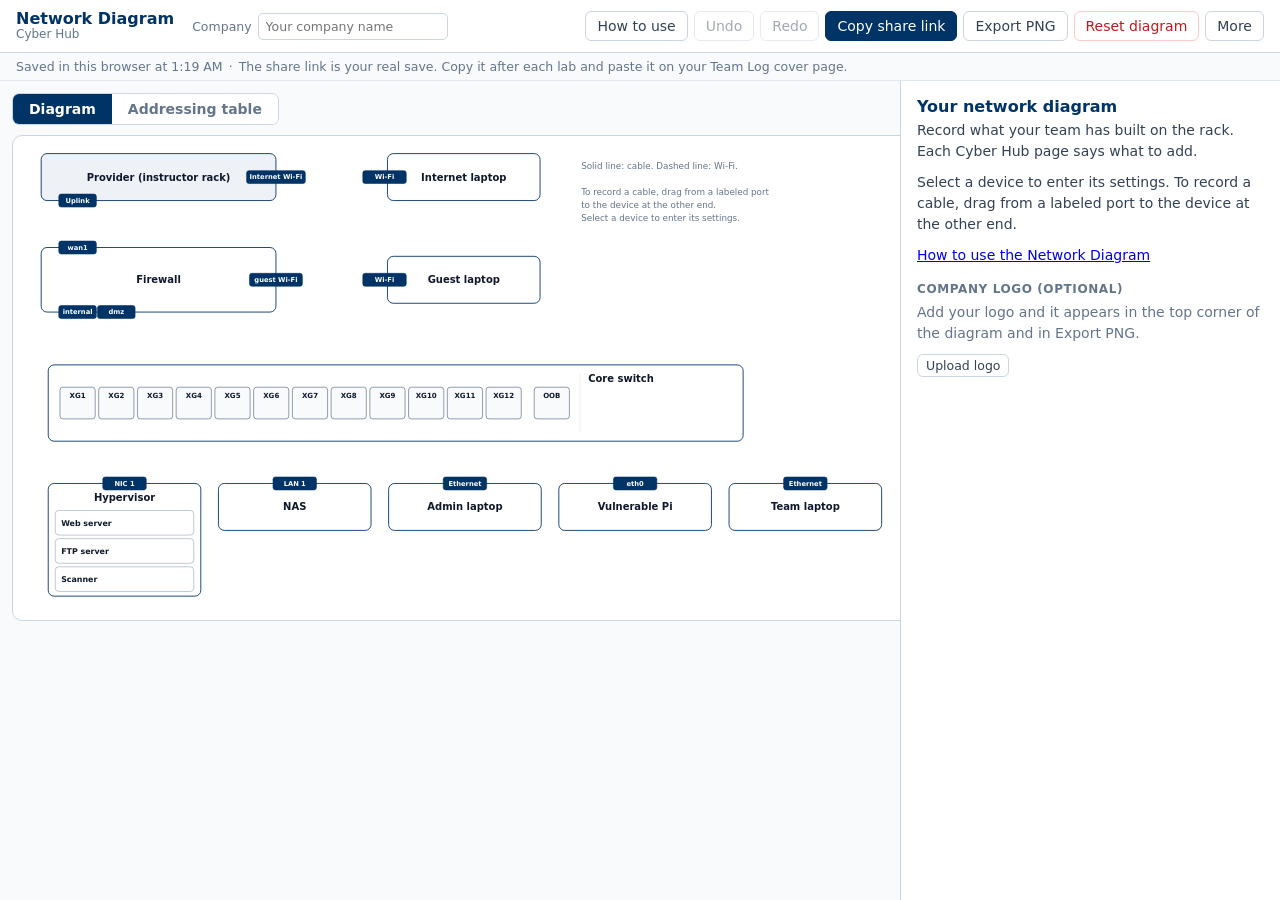
==== commit 6eedd29b: "Mask fields show a fixed slash; optional company logo on the diagram Co-Authored-By: Claude Opus 5.5" ====
--- a/index.html
+++ b/index.html
@@ -165,6 +165,11 @@
 table.t.ports select{padding:4px 2px}
 table.topo.conn td{font-family:inherit;font-size:13.5px;color:var(--body)}
 table.topo.conn td:nth-child(2),table.topo.conn td:nth-child(4),table.topo.conn td:nth-child(6){font-family:ui-monospace,Consolas,Menlo,monospace;font-size:13px;color:var(--amber)}
+.pfx{display:flex}
+.pfx>.slash{display:flex;align-items:center;padding:0 7px;border:1px solid var(--border);border-right:0;border-radius:5px 0 0 5px;background:#f1f5f9;color:var(--muted);font-weight:700}
+.pfx>input{border-top-left-radius:0;border-bottom-left-radius:0}
+.logoprev{display:block;max-width:160px;max-height:86px;margin:6px 0 8px;border:1px solid var(--hair);border-radius:5px;background:#fff;padding:4px}
+.logobtns{display:flex;gap:8px}
 </style></head><body>
 <header class="bar">
  <div class="brand"><b>Network Diagram</b><small>Cyber Hub</small></div>
@@ -183,6 +188,7 @@
     <button id="b-print">Print</button>
    </div></div>
   <input type="file" id="file" accept=".json,application/json" hidden>
+  <input type="file" id="logofile" accept="image/png,image/jpeg,image/webp,image/gif" hidden>
  </div>
 </header>
 <div class="savebar"><span id="saved" role="status"></span><span class="sep">·</span><span>The share link is your real save. Copy it after each lab and paste it on your Team Log cover page.</span></div>
@@ -212,6 +218,7 @@
 (() => {
 const SCHEMA = 2;
 const KEY = "cyberhub-diagram";
+const LOGO_MAX = 40000; // characters of data URL; the logo rides in the share link, so it stays small
 const VB = { w: 1540, h: 900 };
 const SW_PORTS = ["XG1","XG2","XG3","XG4","XG5","XG6","XG7","XG8","XG9","XG10","XG11","XG12","OOB"];
 const FW_IFS = ["wan1", "internal", "dmz", "guest Wi-Fi"];
@@ -267,7 +274,8 @@
 function normalize(x) {
   if (!x || typeof x !== "object" || !Array.isArray(x.devices)) throw new Error("not a diagram");
   const d = blankDoc();
-  d.meta = { company: String(x.meta?.company ?? ""), updated: x.meta?.updated ?? null };
+  const logo = typeof x.meta?.logo === "string" && /^data:image\/(png|jpeg|webp);base64,/.test(x.meta.logo) && x.meta.logo.length <= LOGO_MAX ? x.meta.logo : "";
+  d.meta = { company: String(x.meta?.company ?? ""), updated: x.meta?.updated ?? null, ...(logo ? { logo } : {}) };
   const old = new Map(x.devices.filter((v) => v && v.id).map((v) => [String(v.id), v]));
   d.devices = d.devices.map((base) => {
     const v = old.get(base.id);
@@ -589,6 +597,10 @@
 
 function drawInto(root, ui) {
   layout();
+  if (doc.meta.logo) {
+    const lw = 150, lh = 80;
+    el("image", { href: doc.meta.logo, x: VB.w - lw - 20, y: 16, width: lw, height: lh, preserveAspectRatio: "xMaxYMin meet", class: "d-logo" }, root);
+  }
   const connected = new Set(doc.links.flatMap((l) => [l.a, l.b]).filter((e) => e.port).map((e) => e.device + "|" + e.port));
   const gd = el("g", {}, root), gl = el("g", {}, root);
   for (const d of doc.devices) {
@@ -762,7 +774,7 @@
     let bad = "";
     if (s && kind === "ip" && !isIP(s) && !isCIDR(s)) bad = "Not an IPv4 address";
     if (s && kind === "cidr" && !isCIDR(s) && !isIP(s)) bad = "Use an address with a prefix, like a.b.c.d/nn";
-    if (s && kind === "mask" && maskToPrefix(s) === null) bad = "Use a prefix like /nn or a dotted mask";
+    if (s && kind === "mask" && maskToPrefix(s) === null) bad = "Use a prefix like 24, or a dotted mask";
     if (s && kind === "num" && !/^\d+$/.test(s)) bad = "Use a number";
     if (s && kind === "list" && !/^\s*\d+(\s*,\s*\d+)*\s*$/.test(s)) bad = "Use numbers separated by commas";
     hint.hidden = !bad; hint.textContent = bad;
@@ -782,6 +794,7 @@
     else obj[key] = final ? s.trim() : s;
   }
   check(String(val));
+  if (kind === "mask") return h("span", { style: "display:block" }, h("span", { class: "pfx" }, h("span", { class: "slash", "aria-hidden": "true" }, "/"), i), hint);
   return h("span", { style: "display:block" }, i, hint);
 }
 const field = (label, input) => h("label", { class: "f" }, h("span", {}, label), input);
@@ -813,7 +826,7 @@
 const sec = (s) => h("div", { class: "sec" }, s);
 const addrRow = (o, label = "") => h("div", { class: "row2" },
   field("Address", inp(o, "address", { kind: "ip", ph: "a.b.c.d", label: (label + " address").trim() })),
-  field("Mask", inp(o, "mask", { kind: "mask", ph: "/nn", label: (label + " mask").trim() })));
+  field("Mask", inp(o, "mask", { kind: "mask", ph: "nn", label: (label + " mask").trim() })));
 
 // ------------------------------------------------------------------ editors
 function editor(d) {
@@ -828,7 +841,7 @@
   if (d.kind === "switch" || d.kind === "firewall") out.push(field("Hostname", inp(d, "hostname", { ph: "hostname", label: "Hostname" })));
   if (d.kind === "switch") {
     out.push(sec("Out-of-band (OOB) port"), addrRow(d.oob, "OOB"));
-    out.push(sec("VLAN interfaces (SVIs)"), ...rows(d.svis, [{ key: "vlan", label: "VLAN", kind: "num", w: "20%" }, { key: "address", label: "Address", kind: "ip", ph: "a.b.c.d" }, { key: "mask", label: "Mask", kind: "mask", w: "20%", ph: "/nn" }], () => ({ vlan: "", address: "", mask: "" }), "VLAN interface"));
+    out.push(sec("VLAN interfaces (SVIs)"), ...rows(d.svis, [{ key: "vlan", label: "VLAN", kind: "num", w: "20%" }, { key: "address", label: "Address", kind: "ip", ph: "a.b.c.d" }, { key: "mask", label: "Mask", kind: "mask", w: "20%", ph: "nn" }], () => ({ vlan: "", address: "", mask: "" }), "VLAN interface"));
     out.push(sec("Static routes"), ...rows(d.routes, [{ key: "dest", label: "Destination", kind: "cidr", ph: "a.b.c.d/nn" }, { key: "nextHop", label: "Next hop", kind: "ip", ph: "a.b.c.d" }], () => ({ dest: "", nextHop: "" }), "route"));
     out.push(sec("Ports"));
     out.push(h("table", { class: "t ports" }, h("thead", {}, h("tr", {}, ["Port", "Mode", "Untagged", "Tagged", "Off"].map((c) => h("th", {}, c)))),
@@ -879,6 +892,8 @@
     h("p", {}, "Drag from a labeled port, such as a switch port or a firewall interface, and drop it on the device at the other end. Dropping on a port records that port. A port that already has a cable gets the new one instead; Undo brings the old one back."),
     sec("Enter settings"),
     h("p", {}, "Select a device to fill in its settings, or a virtual machine inside the hypervisor. The Addressing table tab lists every interface and cable you have entered, ready to copy into your Team Log or SSP."),
+    sec("Your logo"),
+    h("p", {}, "With nothing selected, the side panel has Company logo. Upload a PNG or JPG and it appears in the top corner of the diagram and in Export PNG. The app shrinks it so the share link stays short."),
     sec("Save and share"),
     h("p", {}, "The diagram saves in this browser, but the share link is the real save. After each update, copy the share link and paste it over the old one on your Team Log cover page. Export PNG makes the image for your SSP."),
     h("p", { class: "muted" }, "The app shows only what you enter. It never checks your work against the lab plan, so test on the rack."),
@@ -893,7 +908,12 @@
     kids.push(h("h2", {}, "Your network diagram"),
       h("p", {}, "Record what your team has built on the rack. Each Cyber Hub page says what to add."),
       h("p", {}, "Select a device to enter its settings. To record a cable, drag from a labeled port to the device at the other end."),
-      h("p", {}, h("a", { href: "#", onclick: (e) => { e.preventDefault(); help(); } }, "How to use the Network Diagram")));
+      h("p", {}, h("a", { href: "#", onclick: (e) => { e.preventDefault(); help(); } }, "How to use the Network Diagram")),
+      h("div", { class: "sec" }, "Company logo (optional)"),
+      doc.meta.logo ? h("img", { src: doc.meta.logo, alt: "Your company logo", class: "logoprev" }) : h("p", { class: "muted" }, "Add your logo and it appears in the top corner of the diagram and in Export PNG."),
+      h("div", { class: "logobtns" },
+        h("button", { class: "small", onclick: () => $("logofile").click() }, doc.meta.logo ? "Change logo" : "Upload logo"),
+        doc.meta.logo ? h("button", { class: "small danger", onclick: () => { delete doc.meta.logo; commit(); renderAll(); } }, "Remove logo") : null));
   } else if (sel.type === "dev") {
     kids.push(h("h2", {}, s.name), h("p", { class: "kind" }, s.kind === "vm" ? "Virtual machine on the hypervisor" : KINDS[s.kind]));
     kids.push(...editor(s));
@@ -990,6 +1010,27 @@
   renderSvg(); renderPanel();
 }
 function renderAll() { $("company").value = doc.meta.company || ""; renderSvg(); renderPanel(); }
+
+// ------------------------------------------------------------------ logo
+// Shrunk to a small image so the share link stays short enough to paste.
+async function readLogo(file) {
+  const url = URL.createObjectURL(file);
+  try {
+    const img = new Image();
+    await new Promise((res, rej) => { img.onload = res; img.onerror = rej; img.src = url; });
+    for (const [mw, mh, type, q] of [[300, 160, "image/webp", 0.85], [300, 160, "image/png"], [220, 120, "image/webp", 0.7], [220, 120, "image/jpeg", 0.8], [160, 86, "image/jpeg", 0.7]]) {
+      const k = Math.min(1, mw / img.naturalWidth, mh / img.naturalHeight);
+      const c = document.createElement("canvas");
+      c.width = Math.max(1, Math.round(img.naturalWidth * k)); c.height = Math.max(1, Math.round(img.naturalHeight * k));
+      const ctx = c.getContext("2d");
+      if (type === "image/jpeg") { ctx.fillStyle = "#fff"; ctx.fillRect(0, 0, c.width, c.height); }
+      ctx.drawImage(img, 0, 0, c.width, c.height);
+      const d = c.toDataURL(type, q);
+      if (d.startsWith("data:" + type) && d.length <= LOGO_MAX / 2) return d;
+    }
+    return null;
+  } finally { URL.revokeObjectURL(url); }
+}
 
 // ------------------------------------------------------------------ share links
 const b64u = (bytes) => { let s = ""; for (let i = 0; i < bytes.length; i += 0x8000) s += String.fromCharCode(...bytes.subarray(i, i + 0x8000)); return btoa(s).replace(/\+/g, "-").replace(/\//g, "_").replace(/=+$/, ""); };
@@ -1071,6 +1112,14 @@
 $("b-undo").onclick = undo; $("b-redo").onclick = redo;
 $("b-help").onclick = help;
 $("b-share").onclick = share; $("b-png").onclick = exportPng;
+$("logofile").addEventListener("change", async (e) => {
+  const f = e.target.files[0]; e.target.value = "";
+  if (!f) return;
+  let d = null;
+  try { d = await readLogo(f); } catch {}
+  if (!d) { toast("That file couldn't be used as a logo. Try a PNG or JPG image."); return; }
+  doc.meta.logo = d; commit(); renderAll(); toast("Logo added. Copy the share link to keep it.");
+});
 const more = $("more");
 $("b-more").onclick = (e) => { e.stopPropagation(); more.hidden = !more.hidden; $("b-more").setAttribute("aria-expanded", !more.hidden); };
 document.addEventListener("click", () => { more.hidden = true; $("b-more").setAttribute("aria-expanded", false); });
@@ -1084,7 +1133,7 @@
 };
 $("b-print").onclick = () => { setView("canvas"); setTimeout(() => print(), 50); };
 $("b-reset").onclick = () => ask("Reset the diagram?", [h("p", {}, "This clears every cable and setting. Copy the share link first if you want to keep this version."), h("p", { class: "muted" }, "You can undo this.")],
-  [["Cancel"], ["Reset", () => { const co = doc.meta.company; doc = blankDoc(); doc.meta.company = co; sel = null; sharedJSON = null; commit(); renderAll(); }, "danger"]]);
+  [["Cancel"], ["Reset", () => { const co = doc.meta.company, lg = doc.meta.logo; doc = blankDoc(); doc.meta.company = co; if (lg) doc.meta.logo = lg; sel = null; sharedJSON = null; commit(); renderAll(); }, "danger"]]);
 $("company").addEventListener("input", (e) => { doc.meta.company = e.target.value; });
 $("company").addEventListener("change", commit);
 document.addEventListener("keydown", (e) => {
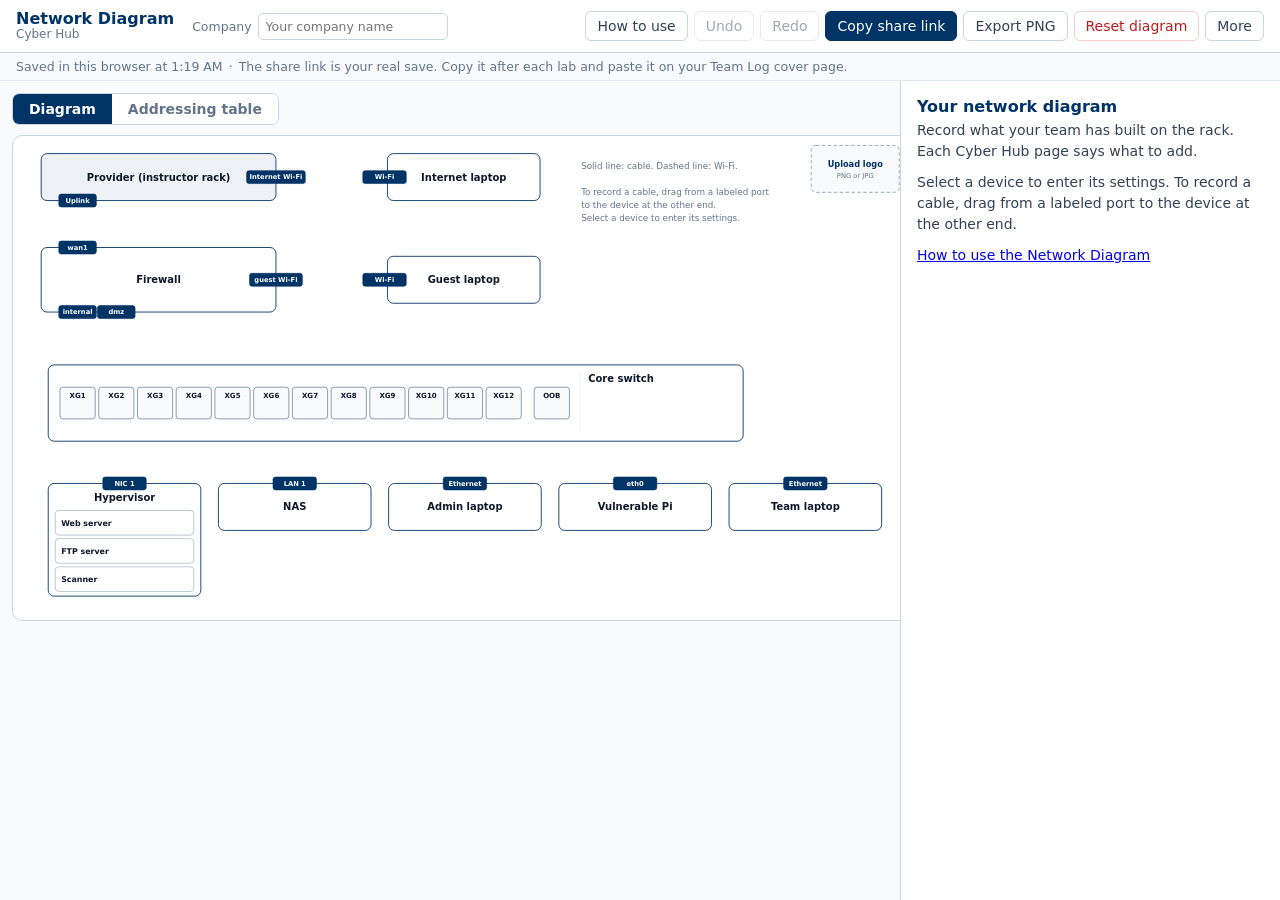
==== commit bff8fbc5: "Logo upload moves onto the diagram as a placeholder Co-Authored-By: Claude Opus 5.5 <noreply@anthrop" ====
--- a/index.html
+++ b/index.html
@@ -169,7 +169,15 @@
 .pfx>.slash{display:flex;align-items:center;padding:0 7px;border:1px solid var(--border);border-right:0;border-radius:5px 0 0 5px;background:#f1f5f9;color:var(--muted);font-weight:700}
 .pfx>input{border-top-left-radius:0;border-bottom-left-radius:0}
 .logoprev{display:block;max-width:160px;max-height:86px;margin:6px 0 8px;border:1px solid var(--hair);border-radius:5px;background:#fff;padding:4px}
-.logobtns{display:flex;gap:8px}
+.logo-slot{cursor:pointer}
+.logo-slot:focus-visible{outline:none}
+.logo-slot:focus-visible .logo-ph,.logo-slot:focus-visible .logo-hit{stroke:var(--sel);stroke-width:2}
+.logo-ph{fill:#f8fafc;stroke:#94a3b8;stroke-width:1.5;stroke-dasharray:6 4}
+.logo-slot.empty:hover .logo-ph{fill:#eef2f7;stroke:var(--navy)}
+.logo-ph-t{font-size:14px;font-weight:700;fill:var(--navy)}
+.logo-ph-s{font-size:11.5px;fill:var(--muted)}
+.logo-hit{fill:transparent;stroke:none;rx:8}
+.logo-slot:hover .logo-hit{stroke:var(--border);stroke-dasharray:4 3}
 </style></head><body>
 <header class="bar">
  <div class="brand"><b>Network Diagram</b><small>Cyber Hub</small></div>
@@ -597,9 +605,17 @@
 
 function drawInto(root, ui) {
   layout();
+  const lw = 150, lh = 80, lx = VB.w - lw - 20, ly = 16;
   if (doc.meta.logo) {
-    const lw = 150, lh = 80;
-    el("image", { href: doc.meta.logo, x: VB.w - lw - 20, y: 16, width: lw, height: lh, preserveAspectRatio: "xMaxYMin meet", class: "d-logo" }, root);
+    const g = el("g", ui ? { "data-logo": "1", class: "logo-slot", tabindex: 0, role: "button", "aria-label": "Company logo. Select to change or remove it." } : {}, root);
+    el("image", { href: doc.meta.logo, x: lx, y: ly, width: lw, height: lh, preserveAspectRatio: "xMaxYMin meet", class: "d-logo" }, g);
+    if (ui) el("rect", { x: lx, y: ly, width: lw, height: lh, class: "logo-hit" }, g);
+  } else if (ui) {
+    // A placeholder only on screen; exports leave the corner empty until a logo is added.
+    const g = el("g", { "data-logo": "1", class: "logo-slot empty", tabindex: 0, role: "button", "aria-label": "Upload your company logo" }, root);
+    el("rect", { x: lx, y: ly, width: lw, height: lh, rx: 8, class: "logo-ph" }, g);
+    text(g, lx + lw / 2, ly + 36, "logo-ph-t", "Upload logo", "middle");
+    text(g, lx + lw / 2, ly + 56, "logo-ph-s", "PNG or JPG", "middle");
   }
   const connected = new Set(doc.links.flatMap((l) => [l.a, l.b]).filter((e) => e.port).map((e) => e.device + "|" + e.port));
   const gd = el("g", {}, root), gl = el("g", {}, root);
@@ -682,7 +698,15 @@
   const d = dev(g.dataset.dev);
   return { device: d.id, port: p && portsFor(d).length ? p.dataset.port : "" };
 }
+function logoClick() {
+  if (!doc.meta.logo) { $("logofile").click(); return; }
+  ask("Company logo", [h("img", { src: doc.meta.logo, alt: "Your company logo", class: "logoprev" })],
+    [["Cancel"], ["Remove logo", () => { delete doc.meta.logo; commit(); renderAll(); }, "danger"], ["Change logo", () => $("logofile").click(), "primary"]]);
+}
+svg.addEventListener("click", (e) => { if (e.target.closest("[data-logo]")) logoClick(); });
+svg.addEventListener("keydown", (e) => { if ((e.key === "Enter" || e.key === " ") && e.target.closest?.("[data-logo]")) { e.preventDefault(); logoClick(); } });
 svg.addEventListener("pointerdown", (e) => {
+  if (e.target.closest("[data-logo]")) return;
   const port = e.target.closest("[data-port]"), vmEl = e.target.closest("[data-vm]"), box = e.target.closest("[data-dev]");
   if (vmEl) { select({ type: "dev", id: vmEl.dataset.vm }); return; }
   // Cables start only at a port. A click on a port or a box selects the device.
@@ -893,7 +917,7 @@
     sec("Enter settings"),
     h("p", {}, "Select a device to fill in its settings, or a virtual machine inside the hypervisor. The Addressing table tab lists every interface and cable you have entered, ready to copy into your Team Log or SSP."),
     sec("Your logo"),
-    h("p", {}, "With nothing selected, the side panel has Company logo. Upload a PNG or JPG and it appears in the top corner of the diagram and in Export PNG. The app shrinks it so the share link stays short."),
+    h("p", {}, "Select Upload logo in the top corner of the diagram and choose a PNG or JPG. Your logo replaces the placeholder and appears in Export PNG. Select it again to change or remove it. The app shrinks it so the share link stays short."),
     sec("Save and share"),
     h("p", {}, "The diagram saves in this browser, but the share link is the real save. After each update, copy the share link and paste it over the old one on your Team Log cover page. Export PNG makes the image for your SSP."),
     h("p", { class: "muted" }, "The app shows only what you enter. It never checks your work against the lab plan, so test on the rack."),
@@ -908,12 +932,7 @@
     kids.push(h("h2", {}, "Your network diagram"),
       h("p", {}, "Record what your team has built on the rack. Each Cyber Hub page says what to add."),
       h("p", {}, "Select a device to enter its settings. To record a cable, drag from a labeled port to the device at the other end."),
-      h("p", {}, h("a", { href: "#", onclick: (e) => { e.preventDefault(); help(); } }, "How to use the Network Diagram")),
-      h("div", { class: "sec" }, "Company logo (optional)"),
-      doc.meta.logo ? h("img", { src: doc.meta.logo, alt: "Your company logo", class: "logoprev" }) : h("p", { class: "muted" }, "Add your logo and it appears in the top corner of the diagram and in Export PNG."),
-      h("div", { class: "logobtns" },
-        h("button", { class: "small", onclick: () => $("logofile").click() }, doc.meta.logo ? "Change logo" : "Upload logo"),
-        doc.meta.logo ? h("button", { class: "small danger", onclick: () => { delete doc.meta.logo; commit(); renderAll(); } }, "Remove logo") : null));
+      h("p", {}, h("a", { href: "#", onclick: (e) => { e.preventDefault(); help(); } }, "How to use the Network Diagram")));
   } else if (sel.type === "dev") {
     kids.push(h("h2", {}, s.name), h("p", { class: "kind" }, s.kind === "vm" ? "Virtual machine on the hypervisor" : KINDS[s.kind]));
     kids.push(...editor(s));
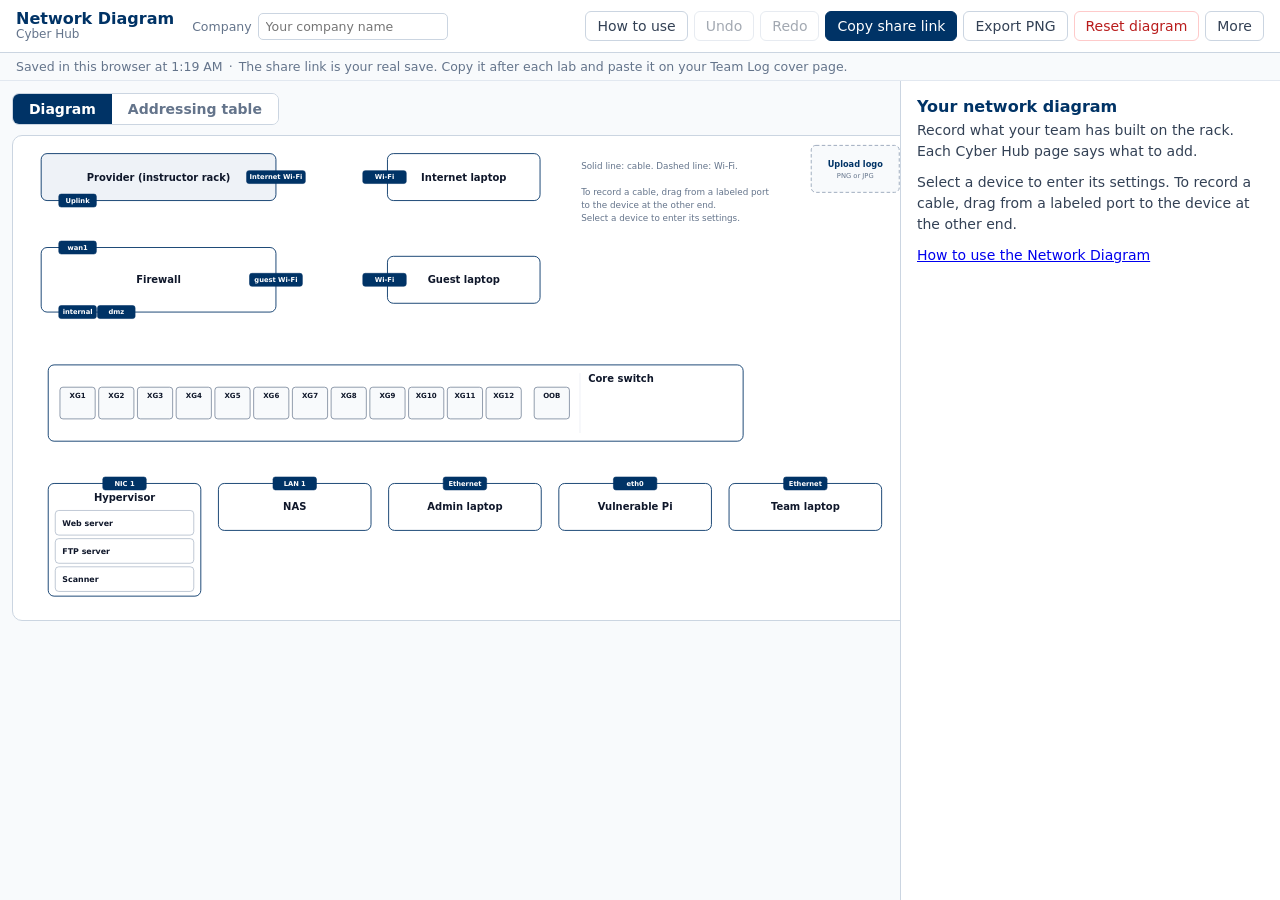
==== commit eae8c8a9: "VLAN colors and legend, unplug buttons on ports, light motion Co-Authored-By: Claude Opus 5.5 <norep" ====
--- a/index.html
+++ b/index.html
@@ -178,6 +178,33 @@
 .logo-ph-s{font-size:11.5px;fill:var(--muted)}
 .logo-hit{fill:transparent;stroke:none;rx:8}
 .logo-slot:hover .logo-hit{stroke:var(--border);stroke-dasharray:4 3}
+/* VLAN colors */
+.d-vpill{font:700 10.5px system-ui,-apple-system,"Segoe UI",Roboto,Arial,sans-serif;fill:#fff}
+.d-legh{font:700 12px system-ui,-apple-system,"Segoe UI",Roboto,Arial,sans-serif;fill:#0f172a;letter-spacing:.04em;text-transform:uppercase}
+.d-legt{font:12.5px ui-monospace,Consolas,Menlo,monospace;fill:#334155}
+.leg{cursor:default}
+.leg:focus-visible{outline:none}.leg:focus-visible .d-legt{text-decoration:underline}
+#svg [data-vl],#svg .dev{transition:opacity .2s ease}
+#svg.vfocus .lk:not(.hl),#svg.vfocus .dev:not(.hl):not(:has(.hl)),#svg.vfocus .k-switch .port:not(.hl),#svg.vfocus .vm:not(.hl),#svg.vfocus .leg:not(.hl){opacity:.16}
+/* Motion: light and CSS-only */
+.d-flow{fill:none;stroke:#fff;stroke-width:2;stroke-linecap:round;stroke-dasharray:1.5 18;opacity:0;pointer-events:none}
+.lk.busy .d-flow{opacity:.95;animation:flow 1.1s linear infinite}
+@keyframes flow{to{stroke-dashoffset:-19.5}}
+.lk.fresh .d-link:not(.stripe){stroke-dasharray:2000;stroke-dashoffset:2000;animation:drawin .7s ease-out forwards}
+.lk.fresh .d-link.stripe{animation:fadein .5s ease-out}
+@keyframes drawin{to{stroke-dashoffset:0}}
+#svg.intro .dev,#svg.intro .lk,#svg.intro .legend{animation:fadein .5s ease-out both}
+#svg.intro .dev:nth-child(2n){animation-delay:.06s}#svg.intro .dev:nth-child(3n){animation-delay:.12s}#svg.intro .lk{animation-delay:.2s}
+@keyframes fadein{from{opacity:0;transform:translateY(4px)}to{opacity:1;transform:none}}
+#svg.intro .dev{animation-name:fadein2}
+@keyframes fadein2{from{opacity:0}to{opacity:1}}
+@media (prefers-reduced-motion:reduce){#svg *,#svg{animation:none!important;transition:none!important}}
+/* Unplug buttons */
+.unplug{cursor:pointer}
+.unplug circle{fill:#fff;stroke:#94a3b8;stroke-width:1.2}
+.unplug path{stroke:#64748b;stroke-width:1.6;stroke-linecap:round}
+.unplug:hover circle{fill:#fee2e2;stroke:#b91c1c}.unplug:hover path{stroke:#b91c1c}
+.unplug:focus-visible{outline:none}.unplug:focus-visible circle{stroke:var(--sel);stroke-width:2}
 </style></head><body>
 <header class="bar">
  <div class="brand"><b>Network Diagram</b><small>Cyber Hub</small></div>
@@ -283,7 +310,9 @@
   if (!x || typeof x !== "object" || !Array.isArray(x.devices)) throw new Error("not a diagram");
   const d = blankDoc();
   const logo = typeof x.meta?.logo === "string" && /^data:image\/(png|jpeg|webp);base64,/.test(x.meta.logo) && x.meta.logo.length <= LOGO_MAX ? x.meta.logo : "";
-  d.meta = { company: String(x.meta?.company ?? ""), updated: x.meta?.updated ?? null, ...(logo ? { logo } : {}) };
+  const vc = {};
+  if (x.meta?.vlanColors && typeof x.meta.vlanColors === "object") for (const [k, v] of Object.entries(x.meta.vlanColors)) if (/^\d{1,4}$/.test(k) && Number.isInteger(v) && v >= 0 && v < 64) vc[k] = v;
+  d.meta = { company: String(x.meta?.company ?? ""), updated: x.meta?.updated ?? null, ...(logo ? { logo } : {}), ...(Object.keys(vc).length ? { vlanColors: vc } : {}) };
   const old = new Map(x.devices.filter((v) => v && v.id).map((v) => [String(v.id), v]));
   d.devices = d.devices.map((base) => {
     const v = old.get(base.id);
@@ -335,6 +364,7 @@
 const snapshot = () => JSON.stringify(doc);
 const contentOf = (j) => { try { const o = JSON.parse(j); delete o.meta.updated; return JSON.stringify(o); } catch { return j; } };
 function commit() {
+  assignVlanColors();
   const s = snapshot();
   if (hist[hi] === s) return;
   hist = hist.slice(0, hi + 1); hist.push(s);
@@ -365,6 +395,65 @@
 let sel = null; // {type:'dev'|'link', id}
 const findSel = () => sel && (sel.type === "dev" ? dev(sel.id) : doc.links.find((l) => l.id === sel.id));
 function select(s) { sel = s; renderSvg(); renderPanel(); }
+
+// ------------------------------------------------------------------ VLAN colors
+// Each VLAN number gets the next free color the first time it appears and keeps it, so colors never shuffle as
+// a team adds VLANs. Colors are only ever derived from what the team entered.
+const VPAL = ["#0d9488", "#ea580c", "#7c3aed", "#db2777", "#ca8a04", "#16a34a", "#0891b2", "#dc2626", "#4f46e5", "#92400e", "#65a30d", "#475569"];
+const vnum = (v) => { const s = String(v ?? "").trim(); return /^\d{1,4}$/.test(s) && +s >= 1 && +s <= 4094 ? String(+s) : ""; };
+function portVlans(p) {
+  if (!p || p.shutdown) return [];
+  if (p.mode === "access") return [vnum(p.pvid)].filter(Boolean);
+  if (p.mode === "trunk") return [...new Set([vnum(p.pvid), ...(p.tagged || []).map(vnum)].filter(Boolean))];
+  return [];
+}
+const ip2n = (a) => a.split(".").reduce((n, o) => n * 256 + +o, 0);
+function inSub(addr, base, mask) {
+  const p = maskToPrefix(mask);
+  if (!isIP(addr) || !isIP(base) || p === null) return false;
+  const k = 2 ** (32 - +p);
+  return Math.floor(ip2n(addr) / k) === Math.floor(ip2n(base) / k);
+}
+function netOf(addr, mask) {
+  const p = maskToPrefix(mask);
+  if (!isIP(addr) || p === null) return "";
+  const k = 2 ** (32 - +p), n = Math.floor(ip2n(addr) / k) * k;
+  return [24, 16, 8, 0].map((sh) => Math.floor(n / 2 ** sh) % 256).join(".") + "/" + p;
+}
+function vlansInUse() {
+  const sw = dev("sw"), set = new Set();
+  sw.ports.forEach((p) => portVlans(p).forEach((v) => set.add(v)));
+  sw.svis.forEach((v) => vnum(v.vlan) && set.add(vnum(v.vlan)));
+  doc.devices.forEach((d) => d.kind === "vm" && vnum(d.vlanTag) && set.add(vnum(d.vlanTag)));
+  return [...set].sort((a, b) => a - b);
+}
+// Hands out colors to new VLANs. Returns true if the document changed.
+function assignVlanColors() {
+  const vc = doc.meta.vlanColors || {}, used = new Set(Object.values(vc));
+  let changed = false;
+  for (const v of vlansInUse()) if (!(v in vc)) {
+    let i = 0; while (used.has(i) && i < VPAL.length) i++;
+    if (i >= VPAL.length) i = Object.keys(vc).length % VPAL.length;
+    vc[v] = i; used.add(i); changed = true;
+  }
+  if (changed) doc.meta.vlanColors = vc;
+  return changed;
+}
+const vcolor = (v) => { const i = doc.meta.vlanColors?.[v]; return i === undefined ? "#64748b" : VPAL[i % VPAL.length]; };
+// The VLANs a cable carries: those of the switch port at either end.
+function linkVlans(l) {
+  for (const e of [l.a, l.b]) if (e.device === "sw" && e.port) return portVlans(dev("sw").ports.find((p) => p.name === e.port));
+  return [];
+}
+// A device's own VLAN: the access port it plugs into, else the SVI subnet its address falls in.
+function devVlan(d) {
+  if (d.kind === "vm") return vnum(d.vlanTag);
+  if (!["laptop", "nas", "pi", "hypervisor"].includes(d.kind) || ["isplap", "guest"].includes(d.id)) return "";
+  const l = doc.links.find((x) => (x.a.device === d.id && x.b.device === "sw") || (x.b.device === d.id && x.a.device === "sw"));
+  if (l) { const v = linkVlans(l); if (v.length === 1) return v[0]; }
+  if (d.address) { const s = dev("sw").svis.find((v) => vnum(v.vlan) && inSub(d.address, v.address, v.mask)); if (s) return vnum(s.vlan); }
+  return "";
+}
 
 // ------------------------------------------------------------------ drawing
 // The layout follows the lab's traffic path, top to bottom: provider, firewall, core switch, then the hosts.
@@ -635,6 +724,13 @@
         const r = portRect(d, p.name), [mode, vl] = portMode(p), on = connected.has(d.id + "|" + p.name);
         const pg = el("g", { class: "port" + (p.shutdown ? " off" : "") + (on ? " on" : ""), ...(ui ? { "data-port": p.name, "data-pdev": d.id } : {}) }, g);
         el("rect", { x: r.x - d.x, y: r.y - d.y, width: r.w, height: r.h, rx: 5, class: "d-port" }, pg);
+        const pv = portVlans(p);
+        if (pv.length) {
+          pg.setAttribute("data-vl", pv.join(" "));
+          const bw = (r.w - 8) / pv.length;
+          pv.forEach((v, i) => el("rect", { x: r.x - d.x + 4 + i * bw, y: r.y - d.y + r.h - 2.5, width: bw - (pv.length > 1 ? 1 : 0), height: 5, rx: 1.5, fill: vcolor(v) }, pg));
+        }
+        if (ui && on) unplugBtn(g, r.x - d.x + r.w - 2, r.y - d.y + 2, d.id, p.name, `${d.name} ${p.name}`);
         text(pg, r.cx - d.x, r.y - d.y + 19, "d-pname", p.name, "middle");
         if (mode) text(pg, r.cx - d.x, r.y - d.y + 33, "d-pmode", mode, "middle");
         if (vl) text(pg, r.cx - d.x, r.y - d.y + 46, "d-pvl", vl, "middle");
@@ -642,6 +738,13 @@
       continue;
     }
     const alone = !lines.length && d.kind !== "hypervisor";
+    const dv = devVlan(d);
+    if (dv) {
+      g.setAttribute("data-vl", dv);
+      const pw = 16 + dv.length * 7.5;
+      el("rect", { x: w - pw - 8, y: 8, width: pw, height: 17, rx: 8.5, fill: vcolor(dv) }, g);
+      text(g, w - pw / 2 - 8, 20.5, "d-vpill", dv, "middle");
+    }
     text(g, w / 2, alone ? h / 2 + 6 : 30, "d-name", d.name, "middle");
     lines.forEach((s, i) => text(g, w / 2, 53 + i * 19, "d-val", s, "middle"));
     if (d.kind === "hypervisor") {
@@ -650,10 +753,12 @@
         const vg = el("g", { class: "vm" + (ui && sel?.type === "dev" && sel.id === v.id ? " sel" : ""), "data-vm": v.id,
           ...(ui ? { tabindex: 0, role: "button", "aria-label": `${v.name}, virtual machine` } : {}) }, g);
         el("rect", { x: 12, y, width: w - 24, height: VM_H, rx: 6, class: "d-vm" }, vg);
+        const tv = vnum(v.vlanTag);
+        if (tv) { vg.setAttribute("data-vl", tv); el("rect", { x: 13, y: y + 1, width: 5, height: VM_H - 2, rx: 2, fill: vcolor(tv) }, vg); }
         const det = [v.vlanTag ? "tag " + v.vlanTag : "", withPrefix(v.address, v.mask) || (v.dhcp ? "DHCP" : "")].filter(Boolean).join("  ");
-        text(vg, 22, y + (det ? 17 : 26), "d-vmname", v.name, "start");
+        text(vg, 24, y + (det ? 17 : 26), "d-vmname", v.name, "start");
         if (v.hostname) text(vg, w - 22, y + (det ? 17 : 26), "d-vmhost", v.hostname, "end");
-        if (det) text(vg, 22, y + 34, "d-val", det, "start");
+        if (det) text(vg, 24, y + 34, "d-val", det, "start");
         y += VM_H + 6;
       }
     }
@@ -663,18 +768,47 @@
       const tg = el("g", { class: "port" + (on ? " on" : ""), ...(ui ? { "data-port": name, "data-pdev": d.id } : {}) }, g);
       el("rect", { x: t.x - d.x, y: t.y - d.y, width: t.w, height: t.h, rx: 4, class: "d-tab" }, tg);
       text(tg, t.x - d.x + t.w / 2, t.y - d.y + 15, "d-tabname", name, "middle");
+      if (ui && on) unplugBtn(g, t.x - d.x + t.w - 1, t.y - d.y + 1, d.id, single ? "" : name, `${d.name} ${name}`);
     }
   }
   for (const l of doc.links) {
     const r = routes.get(l.id);
     if (!r) continue;
     const path = pathOf(r.pts), wifi = isWifi(l);
-    const g = el("g", { class: "lk" + (ui && sel?.type === "link" && sel.id === l.id ? " sel" : ""), "data-link": l.id }, gl);
+    const lv = wifi ? [] : linkVlans(l);
+    const busy = ui && sel && (sel.type === "link" ? sel.id === l.id : [l.a.device, l.b.device].includes(sel.id) || [l.a.device, l.b.device].includes(dev(sel.id)?.host));
+    const g = el("g", { class: "lk" + (ui && sel?.type === "link" && sel.id === l.id ? " sel" : "") + (ui && l.id === freshLink ? " fresh" : "") + (busy ? " busy" : ""),
+      "data-link": l.id, ...(lv.length ? { "data-vl": lv.join(" ") } : {}) }, gl);
     if (!wifi) el("path", { d: path, class: "d-case" }, g);
-    el("path", { d: path, class: "d-link" + (wifi ? " wifi" : "") }, g);
+    if (lv.length === 1) el("path", { d: path, class: "d-link", style: `stroke:${vcolor(lv[0])}` }, g);
+    else if (lv.length > 1) {
+      // A trunk: one dash per VLAN, repeating along the cable.
+      const seg = 12, gap = seg * (lv.length - 1);
+      lv.forEach((v, i) => el("path", { d: path, class: "d-link stripe", style: `stroke:${vcolor(v)};stroke-dasharray:${seg} ${gap};stroke-dashoffset:${-i * seg};stroke-linecap:butt` }, g));
+    } else el("path", { d: path, class: "d-link" + (wifi ? " wifi" : "") }, g);
+    if (ui) el("path", { d: path, class: "d-flow" }, g);
     r.ends.forEach((a) => plug(g, a, wifi));
     if (ui) el("path", { d: path, class: "hit" }, g);
   }
+  drawLegend(root, ui);
+}
+function unplugBtn(g, cx, cy, devId, port, label) {
+  const b = el("g", { class: "unplug", "data-unplug": devId + "|" + port, tabindex: 0, role: "button", "aria-label": "Remove the cable from " + label }, g);
+  el("circle", { cx, cy, r: 7 }, b);
+  el("path", { d: `M${cx - 2.6},${cy - 2.6}L${cx + 2.6},${cy + 2.6}M${cx + 2.6},${cy - 2.6}L${cx - 2.6},${cy + 2.6}` }, b);
+}
+function drawLegend(root, ui) {
+  const vs = vlansInUse();
+  if (!vs.length) return;
+  const x = dev("isplap").x + SIDE_W + 70, y0 = hasContent() ? 92 : 170, step = vs.length > 9 ? 17 : 21;
+  const g = el("g", { class: "legend" }, root);
+  text(g, x, y0, "d-legh", "VLANs", "start");
+  vs.forEach((v, i) => {
+    const y = y0 + 12 + i * step, svi = dev("sw").svis.find((s) => vnum(s.vlan) === v);
+    const r = el("g", { class: "leg", "data-leg": v, ...(ui ? { tabindex: 0, role: "button", "aria-label": `VLAN ${v}. Hover to highlight it.` } : {}) }, g);
+    el("rect", { x, y, width: 14, height: 14, rx: 3, fill: vcolor(v) }, r);
+    text(r, x + 22, y + 11.5, "d-legt", "VLAN " + v + (svi && svi.address ? "   " + netOf(svi.address, svi.mask) : ""), "start");
+  });
 }
 function renderSvg() {
   svg.replaceChildren();
@@ -704,9 +838,30 @@
     [["Cancel"], ["Remove logo", () => { delete doc.meta.logo; commit(); renderAll(); }, "danger"], ["Change logo", () => $("logofile").click(), "primary"]]);
 }
 svg.addEventListener("click", (e) => { if (e.target.closest("[data-logo]")) logoClick(); });
+function unplug(key) {
+  const [id, port] = key.split("|"), d = dev(id);
+  const hit = (e) => e.device === id && (!port || !portsFor(d).length || e.port === port);
+  const gone = doc.links.filter((l) => hit(l.a) || hit(l.b));
+  if (!gone.length) return;
+  doc.links = doc.links.filter((l) => !gone.includes(l));
+  if (sel?.type === "link" && gone.some((l) => l.id === sel.id)) sel = null;
+  commit(); renderSvg(); renderPanel();
+  toast(gone.length > 1 ? "Cables removed. Undo brings them back." : "Cable removed. Undo brings it back.");
+}
+svg.addEventListener("click", (e) => { const u = e.target.closest("[data-unplug]"); if (u) unplug(u.dataset.unplug); });
+svg.addEventListener("keydown", (e) => { const u = e.target.closest?.("[data-unplug]"); if (u && (e.key === "Enter" || e.key === " ")) { e.preventDefault(); unplug(u.dataset.unplug); } });
+function focusVlan(v) {
+  svg.classList.toggle("vfocus", !!v);
+  svg.querySelectorAll("[data-vl]").forEach((n) => n.classList.toggle("hl", !!v && n.dataset.vl.split(" ").includes(v)));
+  svg.querySelectorAll("[data-leg]").forEach((n) => n.classList.toggle("hl", n.dataset.leg === v));
+}
+svg.addEventListener("pointerover", (e) => { const l = e.target.closest?.("[data-leg]"); if (l) focusVlan(l.dataset.leg); });
+svg.addEventListener("pointerout", (e) => { const l = e.target.closest?.("[data-leg]"); if (l && !l.contains(e.relatedTarget)) focusVlan(null); });
+svg.addEventListener("focusin", (e) => { const l = e.target.closest?.("[data-leg]"); if (l) focusVlan(l.dataset.leg); });
+svg.addEventListener("focusout", (e) => { if (e.target.closest?.("[data-leg]")) focusVlan(null); });
 svg.addEventListener("keydown", (e) => { if ((e.key === "Enter" || e.key === " ") && e.target.closest?.("[data-logo]")) { e.preventDefault(); logoClick(); } });
 svg.addEventListener("pointerdown", (e) => {
-  if (e.target.closest("[data-logo]")) return;
+  if (e.target.closest("[data-logo]") || e.target.closest("[data-unplug]")) { e.stopPropagation(); return; }
   const port = e.target.closest("[data-port]"), vmEl = e.target.closest("[data-vm]"), box = e.target.closest("[data-dev]");
   if (vmEl) { select({ type: "dev", id: vmEl.dataset.vm }); return; }
   // Cables start only at a port. A click on a port or a box selects the device.
@@ -759,13 +914,15 @@
   if (!single && !end.port) return [];
   return doc.links.filter((l) => l !== except && [l.a, l.b].some((x) => x.device === end.device && (single || x.port === end.port)));
 }
+let freshLink = null, freshT;
 function addLink(a, b) {
   const auto = (e) => { const d = dev(e.device); if (portsFor(d).length && !e.port) { const free = portsFor(d).find((p) => !occupied({ device: d.id, port: p }).length); if (d.kind === "isp" && free) e.port = free; } };
   auto(a); auto(b);
   const gone = [...new Set([...occupied(a), ...occupied(b)])];
   doc.links = doc.links.filter((l) => !gone.includes(l));
   const l = { id: newId("l"), a: { ...a }, b: { ...b } };
-  doc.links.push(l); commit(); select({ type: "link", id: l.id });
+  doc.links.push(l); freshLink = l.id; clearTimeout(freshT); freshT = setTimeout(() => { freshLink = null; }, 900);
+  commit(); select({ type: "link", id: l.id });
   const needPort = (e) => portsFor(dev(e.device)).length && !e.port;
   toast(gone.length ? "Replaced the old cable. Undo brings it back." : needPort(a) || needPort(b) ? "Cable recorded. Choose the port it uses." : "Cable recorded.");
 }
@@ -916,6 +1073,10 @@
     h("p", {}, "Drag from a labeled port, such as a switch port or a firewall interface, and drop it on the device at the other end. Dropping on a port records that port. A port that already has a cable gets the new one instead; Undo brings the old one back."),
     sec("Enter settings"),
     h("p", {}, "Select a device to fill in its settings, or a virtual machine inside the hypervisor. The Addressing table tab lists every interface and cable you have entered, ready to copy into your Team Log or SSP."),
+    sec("See your VLANs"),
+    h("p", {}, "Each VLAN gets its own color the first time it appears on a switch port, a VLAN interface or a VM tag. Ports, cables, VMs and devices take the color of their VLAN, and a trunk cable is striped with every VLAN it carries. Point at a VLAN in the legend to fade out everything outside it."),
+    sec("Remove a cable"),
+    h("p", {}, "Select the small × on a port that has a cable, or select the cable and choose Delete cable. Undo brings it back."),
     sec("Your logo"),
     h("p", {}, "Select Upload logo in the top corner of the diagram and choose a PNG or JPG. Your logo replaces the placeholder and appears in Export PNG. Select it again to change or remove it. The app shrinks it so the share link stays short."),
     sec("Save and share"),
@@ -1028,7 +1189,9 @@
   $("v-canvas").hidden = v !== "canvas"; tableView.hidden = v !== "table";
   renderSvg(); renderPanel();
 }
-function renderAll() { $("company").value = doc.meta.company || ""; renderSvg(); renderPanel(); }
+let introDone = false;
+function renderAll() {
+  if (!introDone) { introDone = true; svg.classList.add("intro"); setTimeout(() => svg.classList.remove("intro"), 1200); } $("company").value = doc.meta.company || ""; renderSvg(); renderPanel(); }
 
 // ------------------------------------------------------------------ logo
 // Shrunk to a small image so the share link stays short enough to paste.
